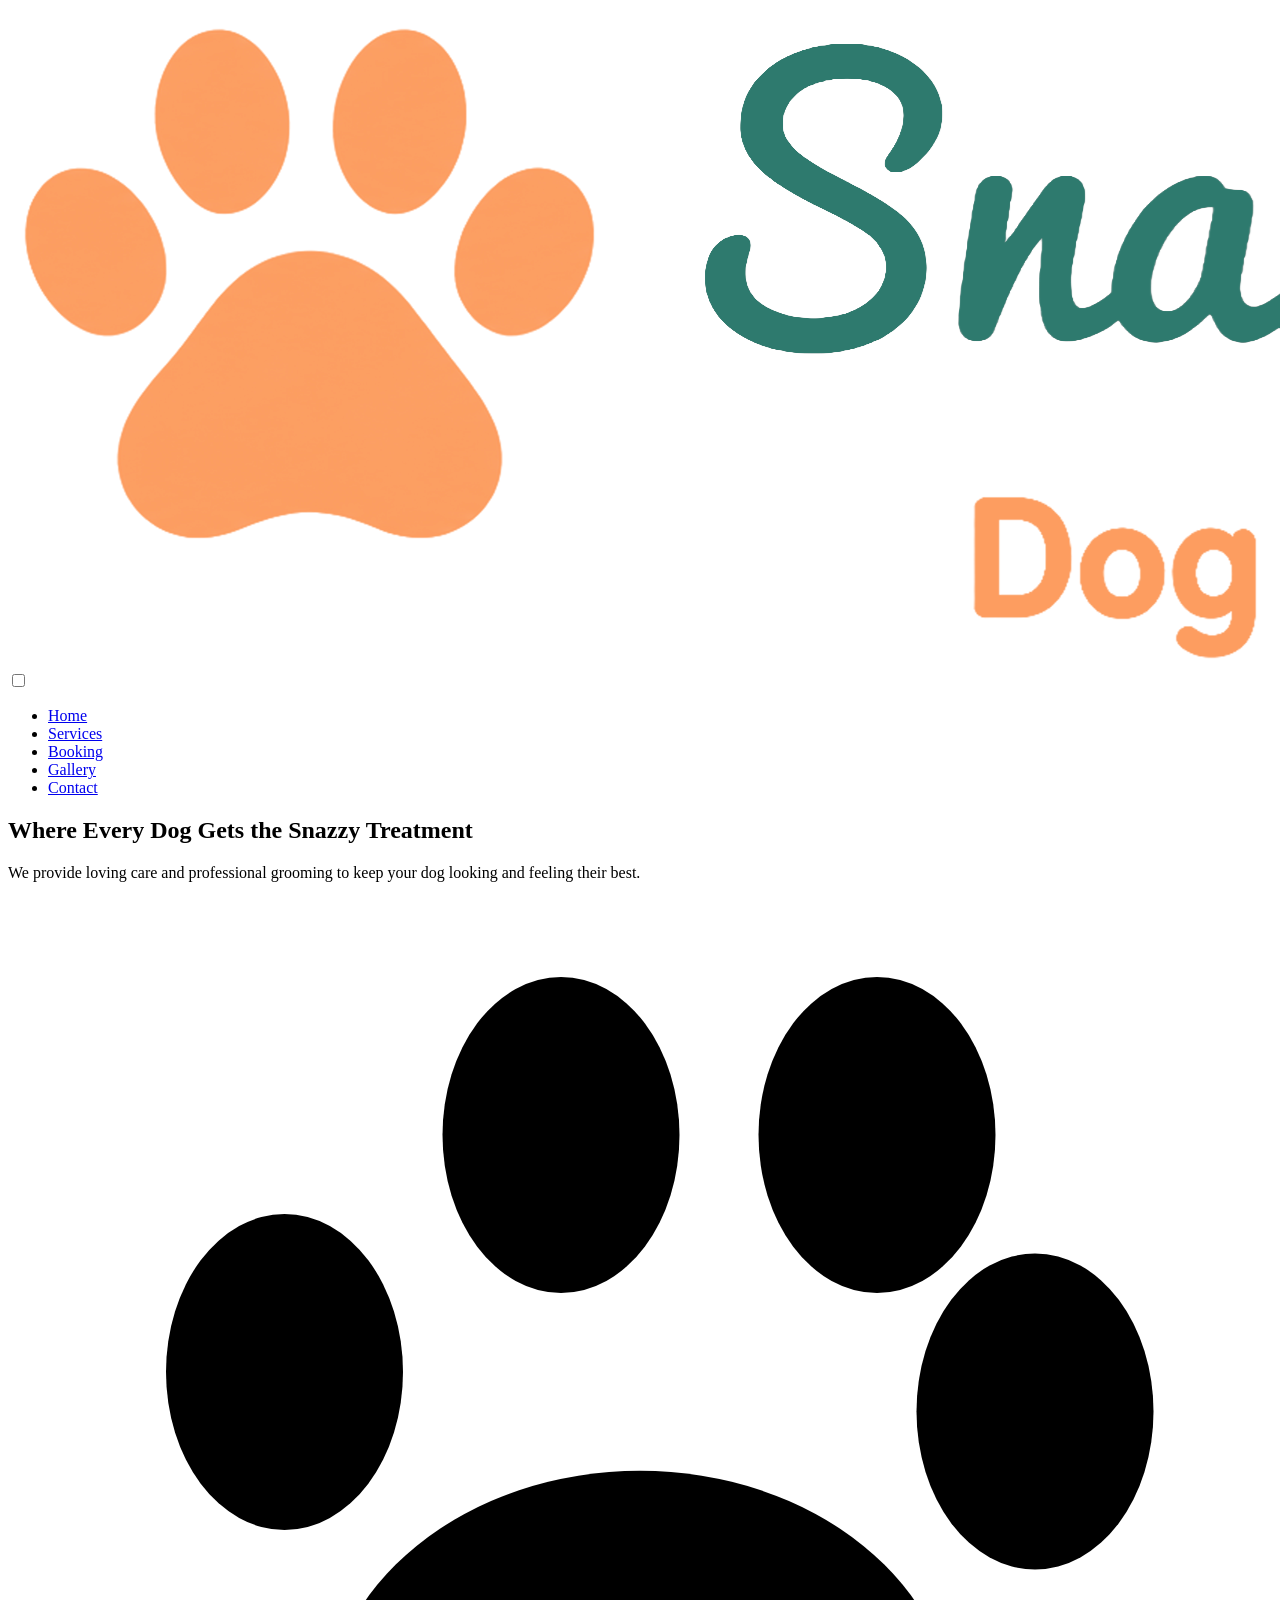
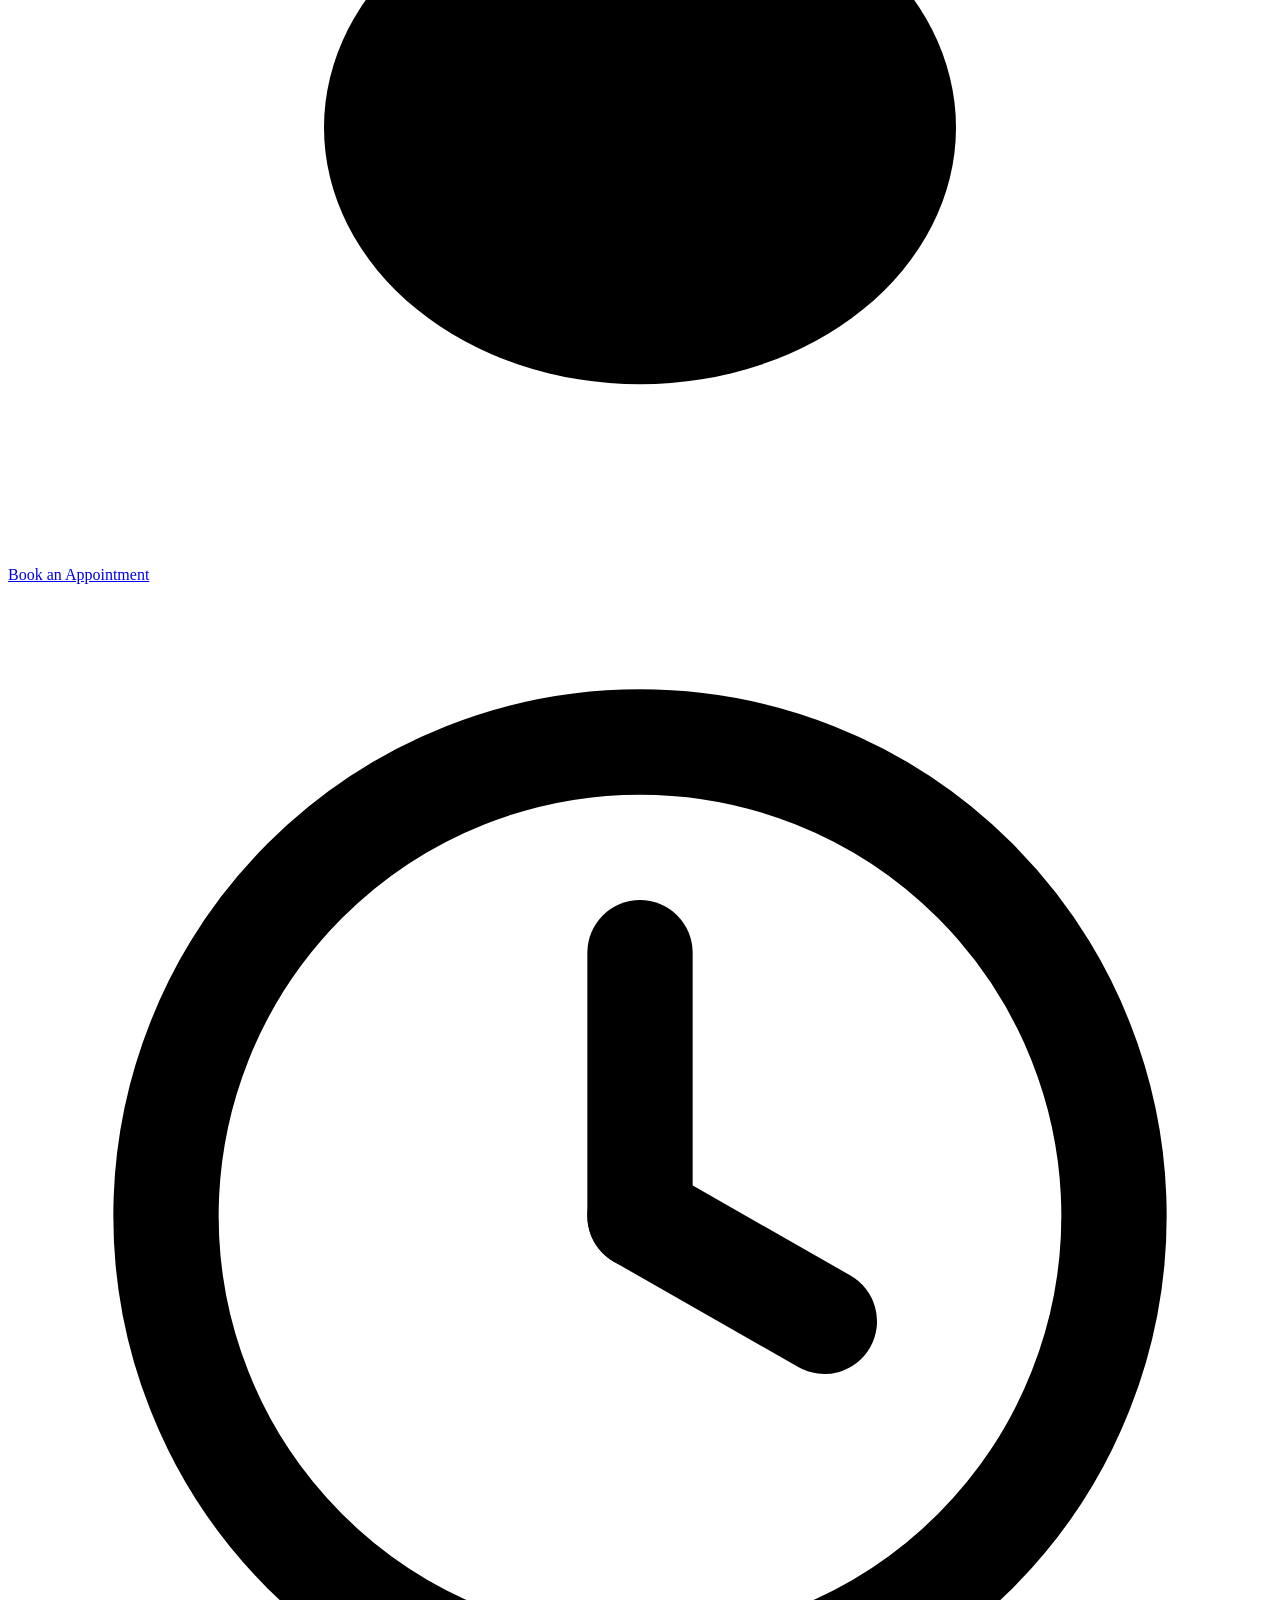
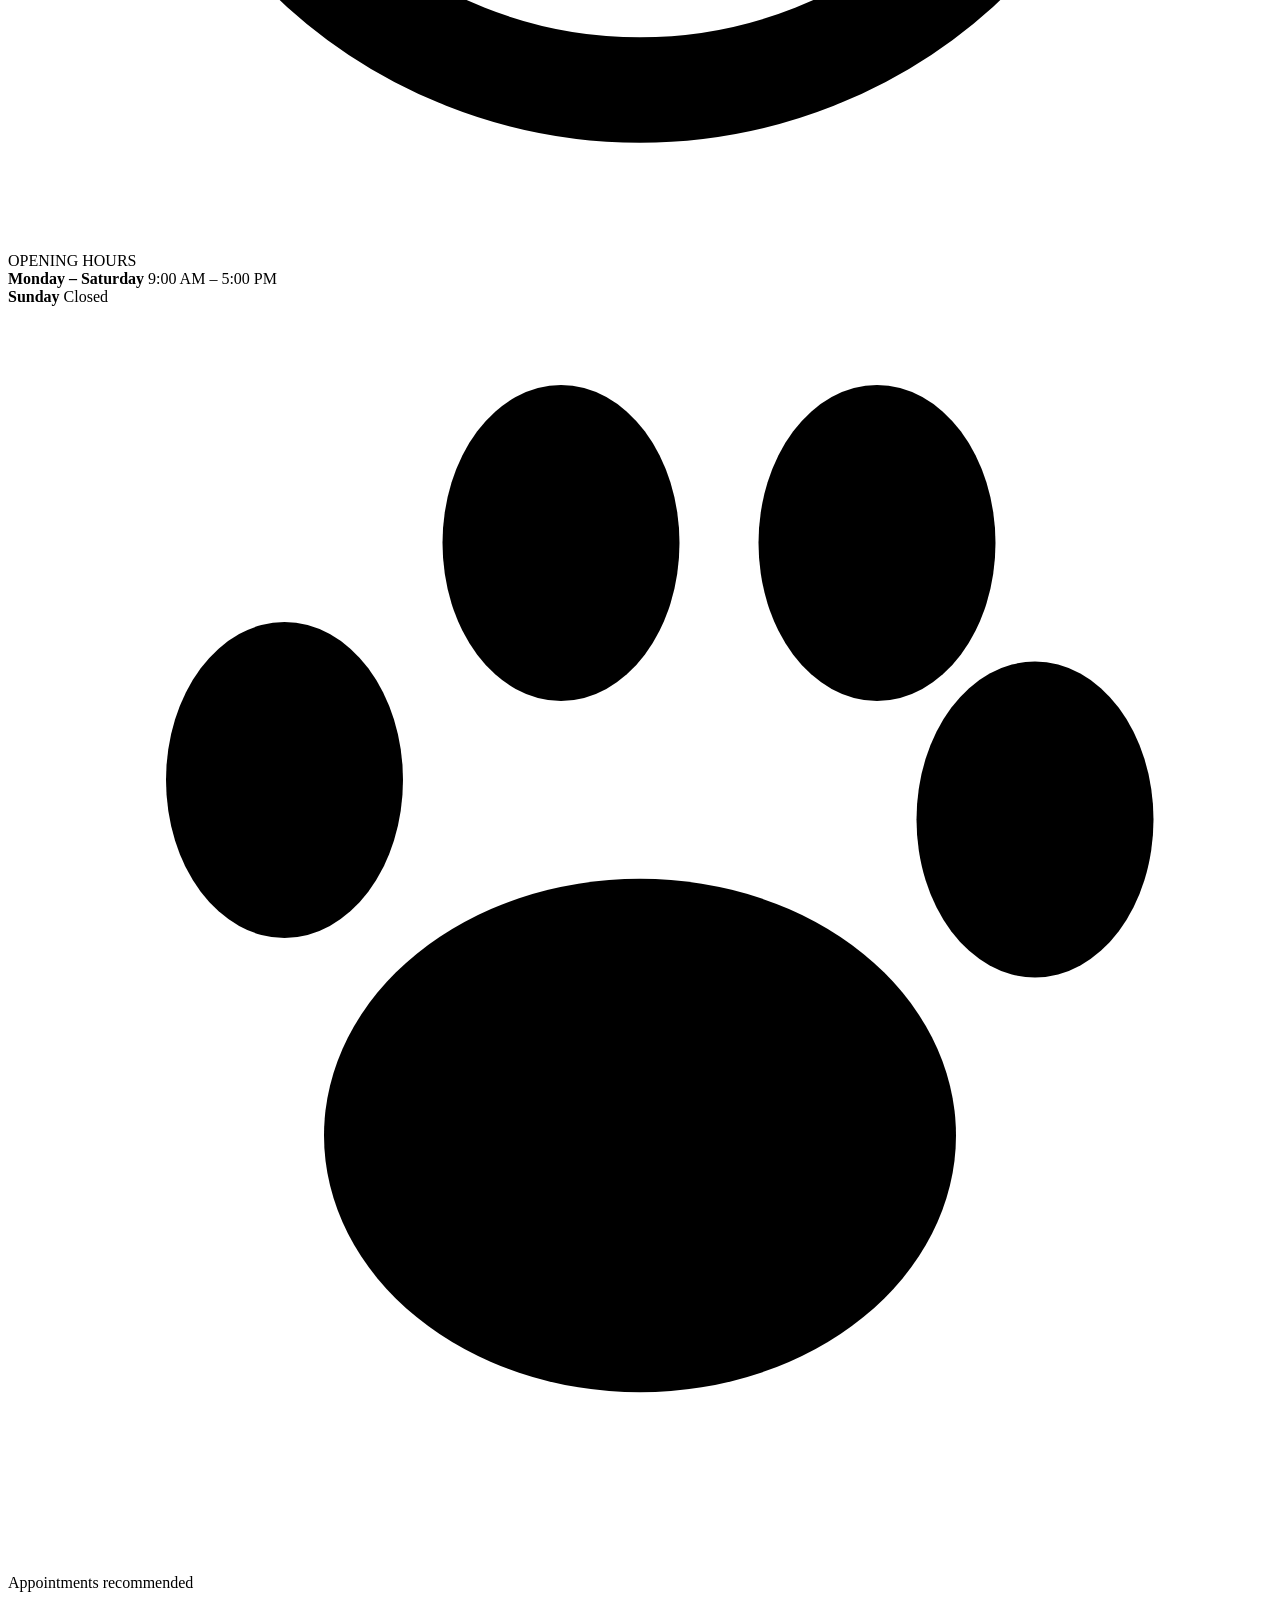
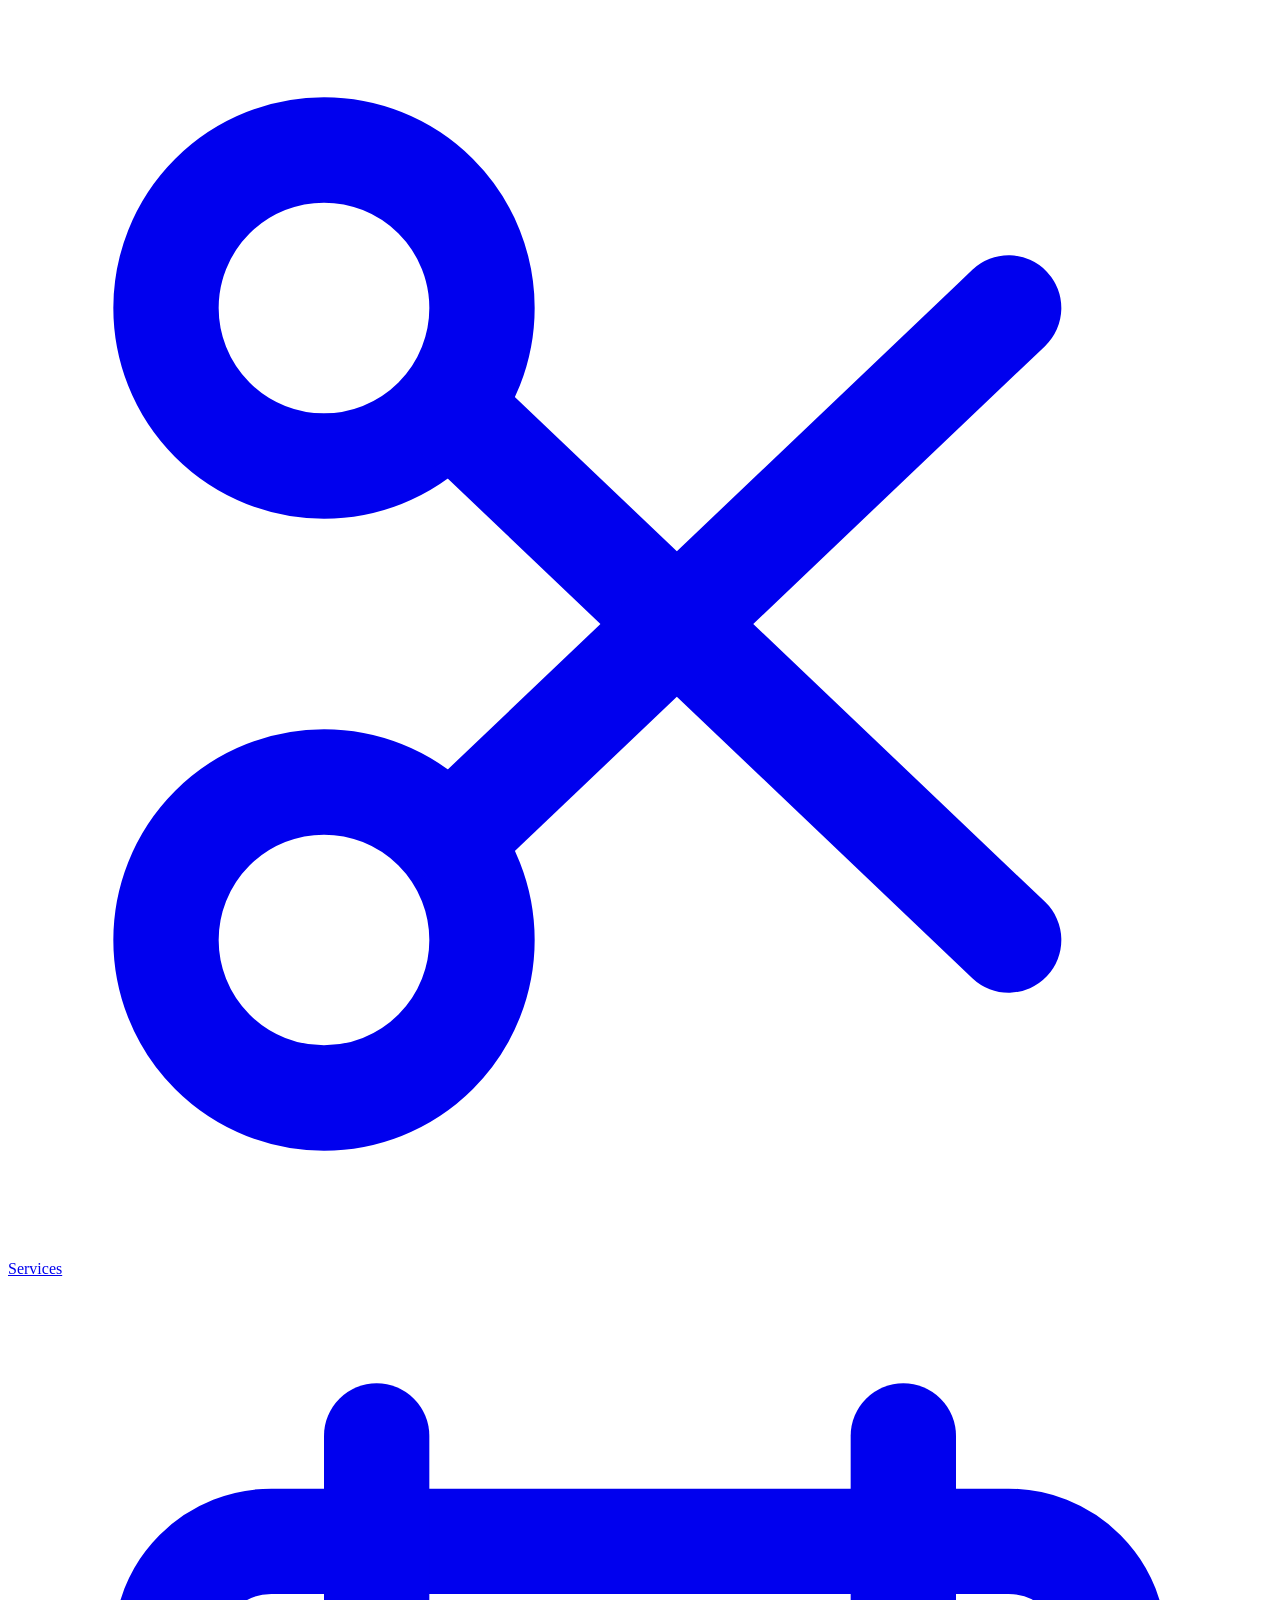
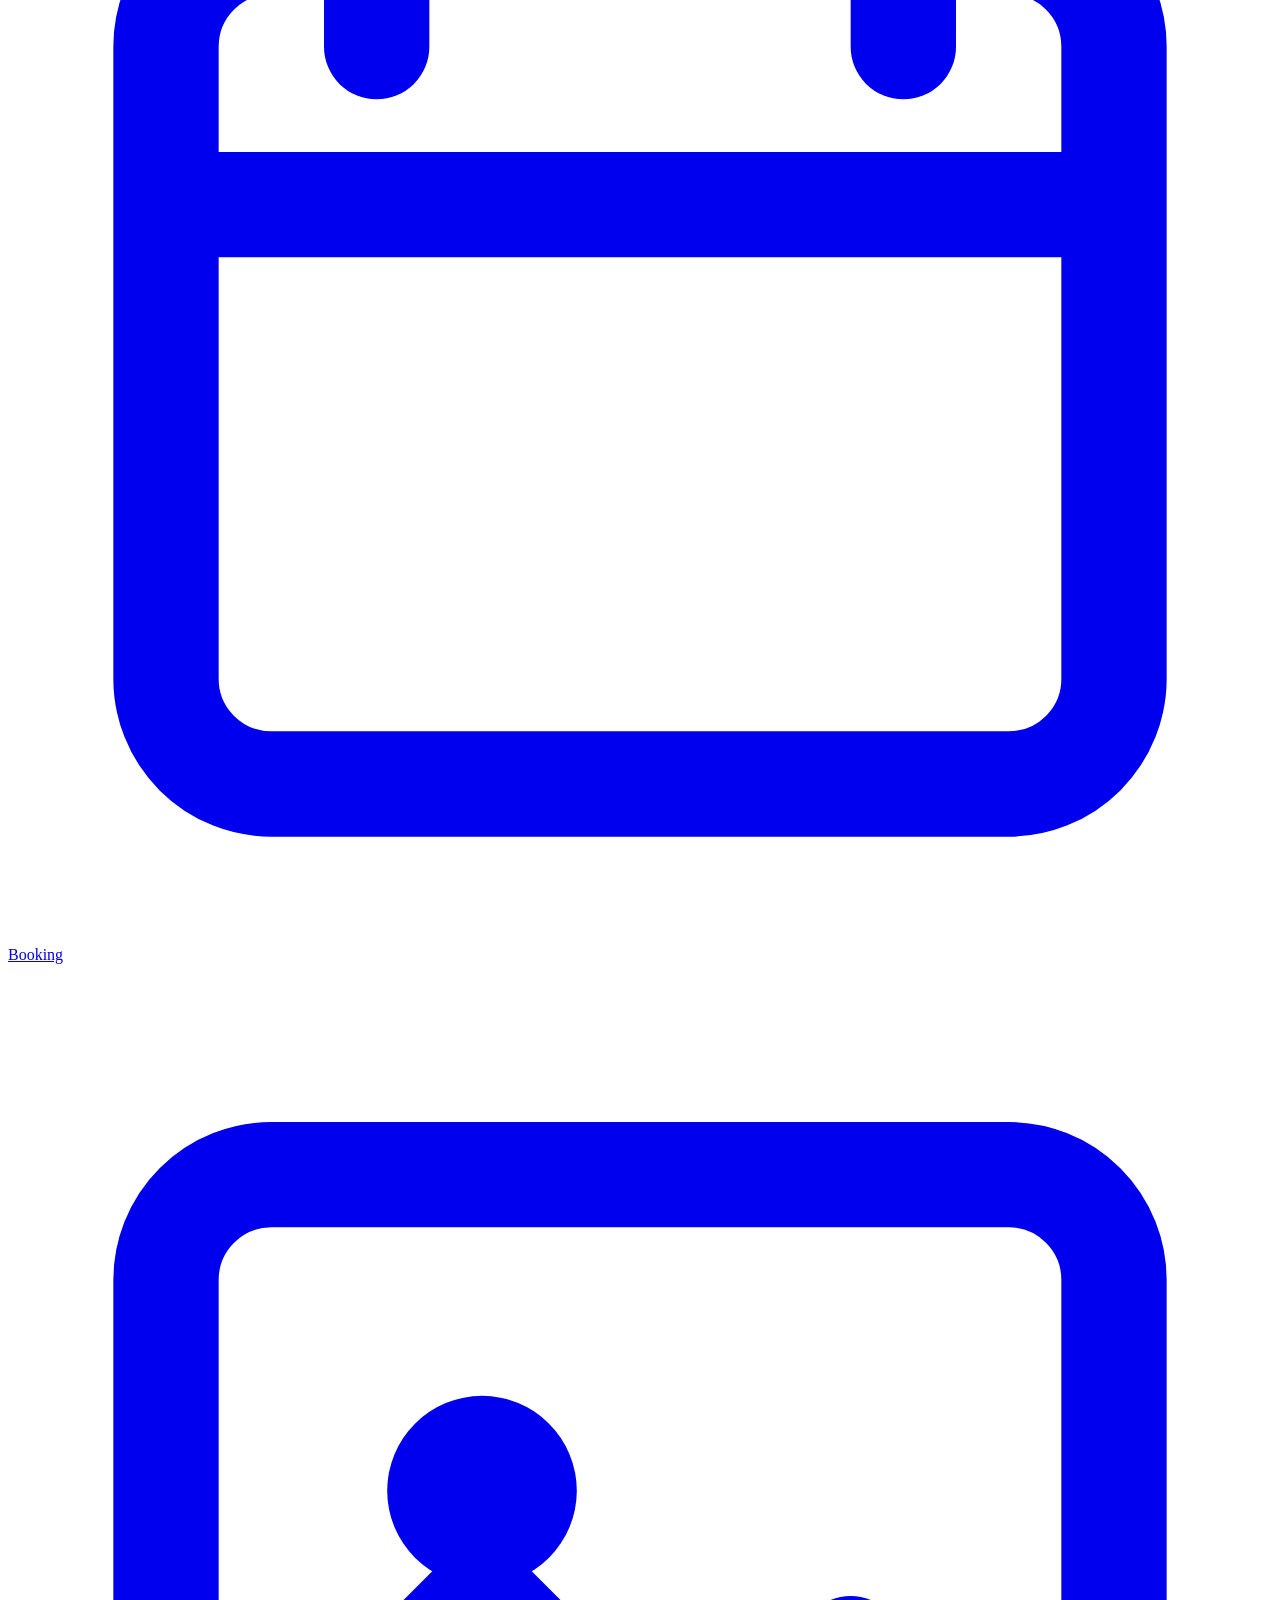
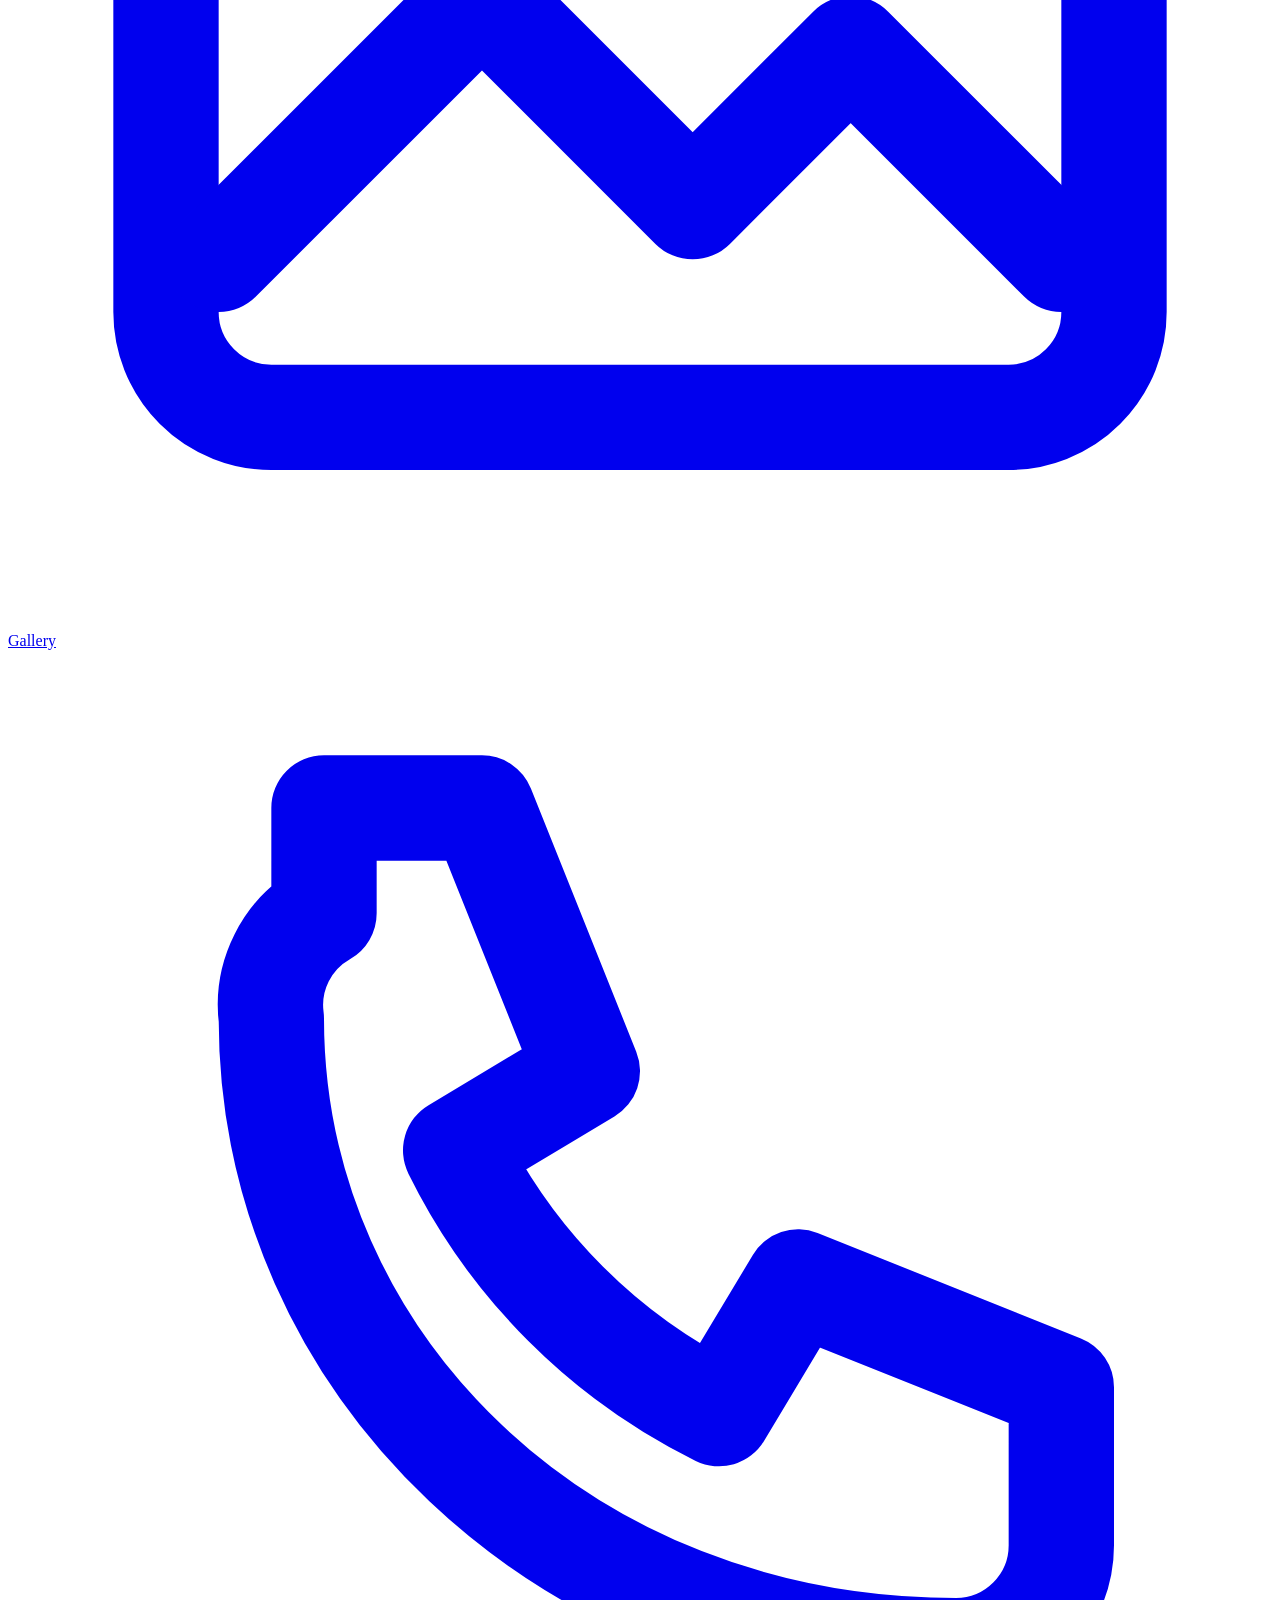
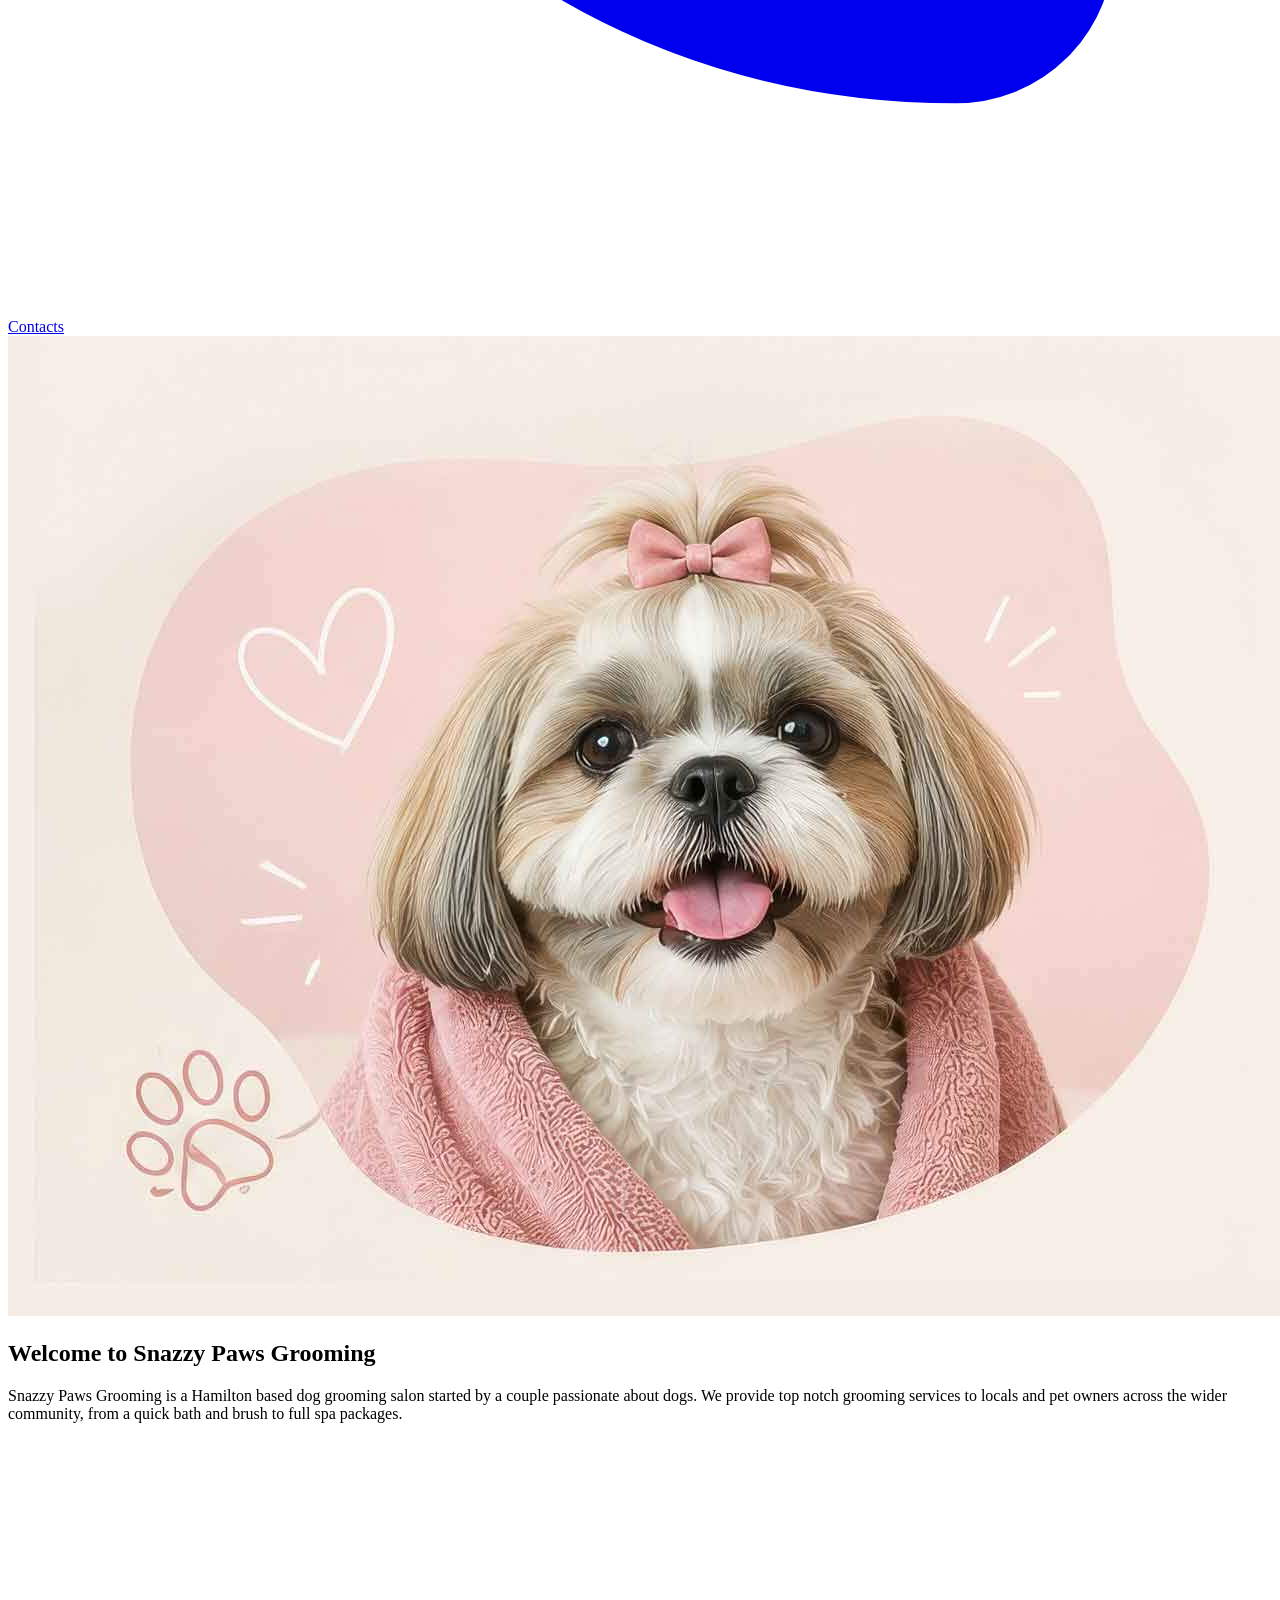
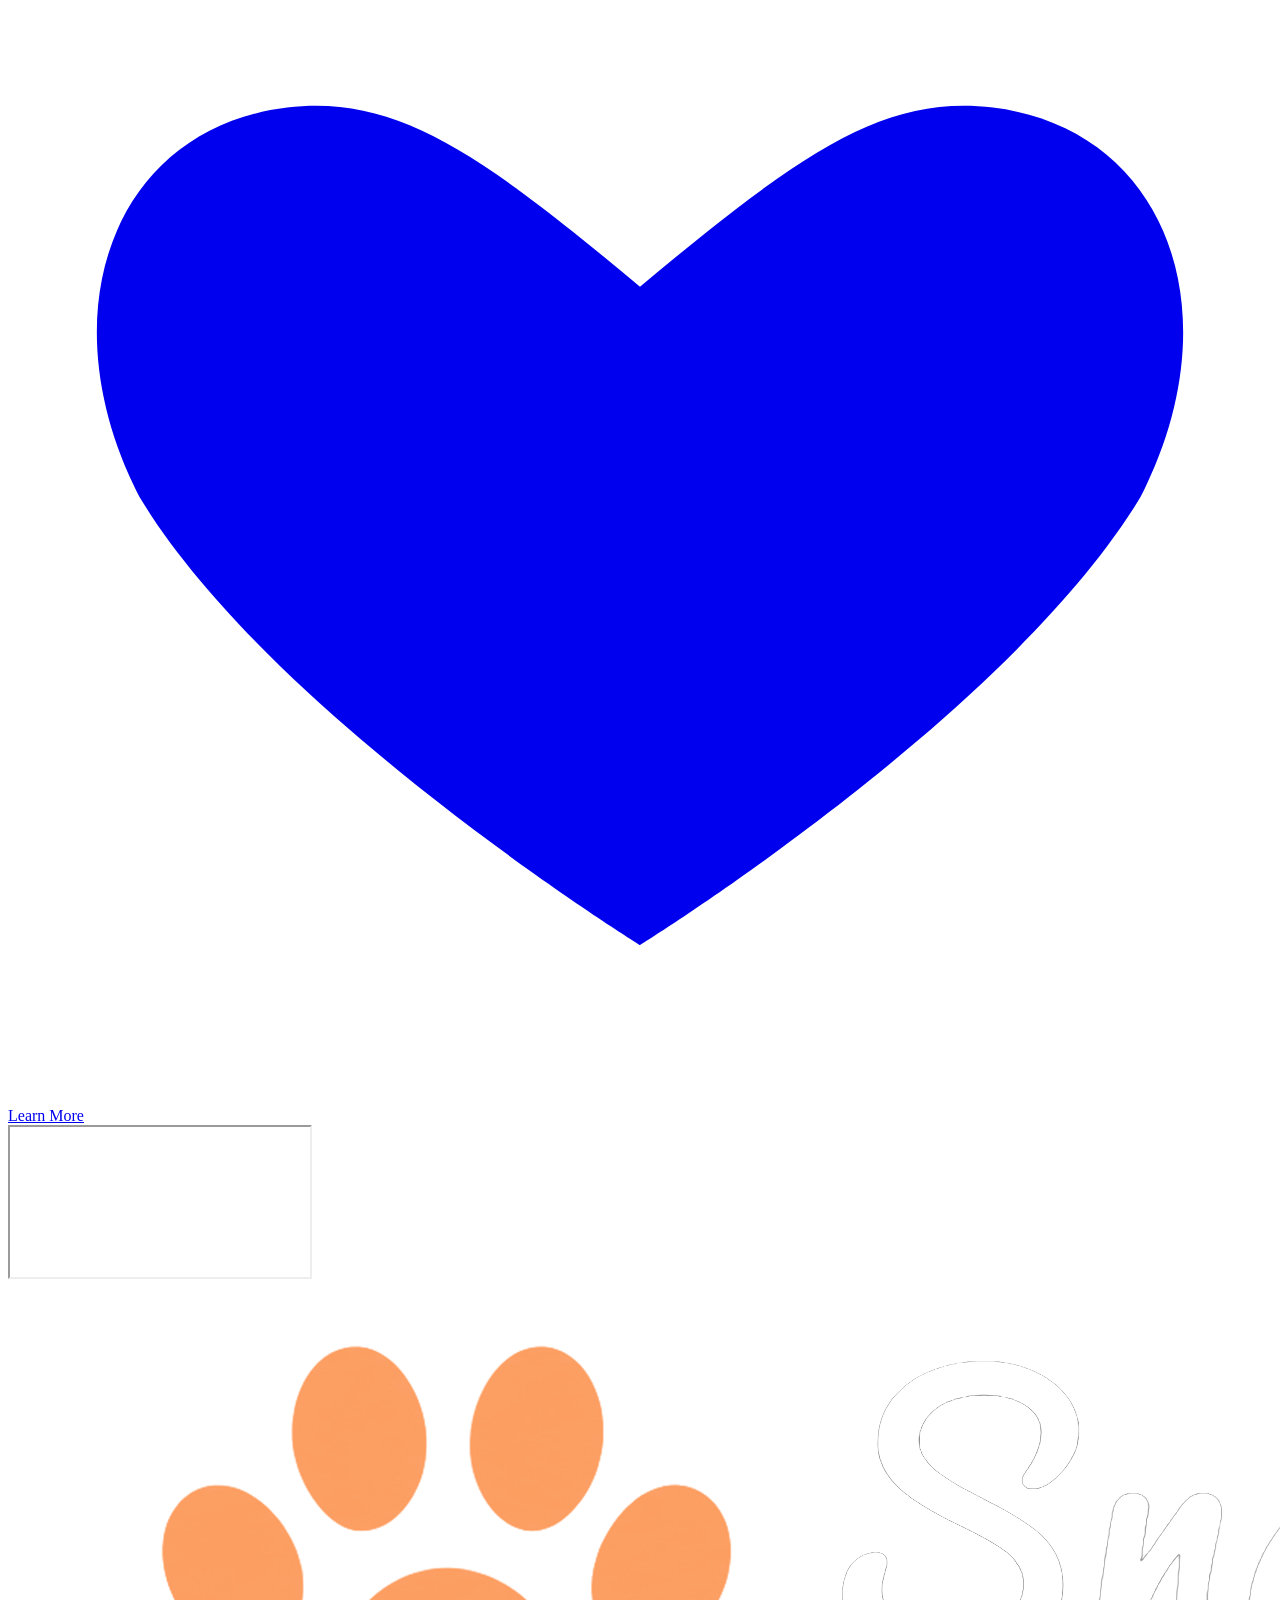
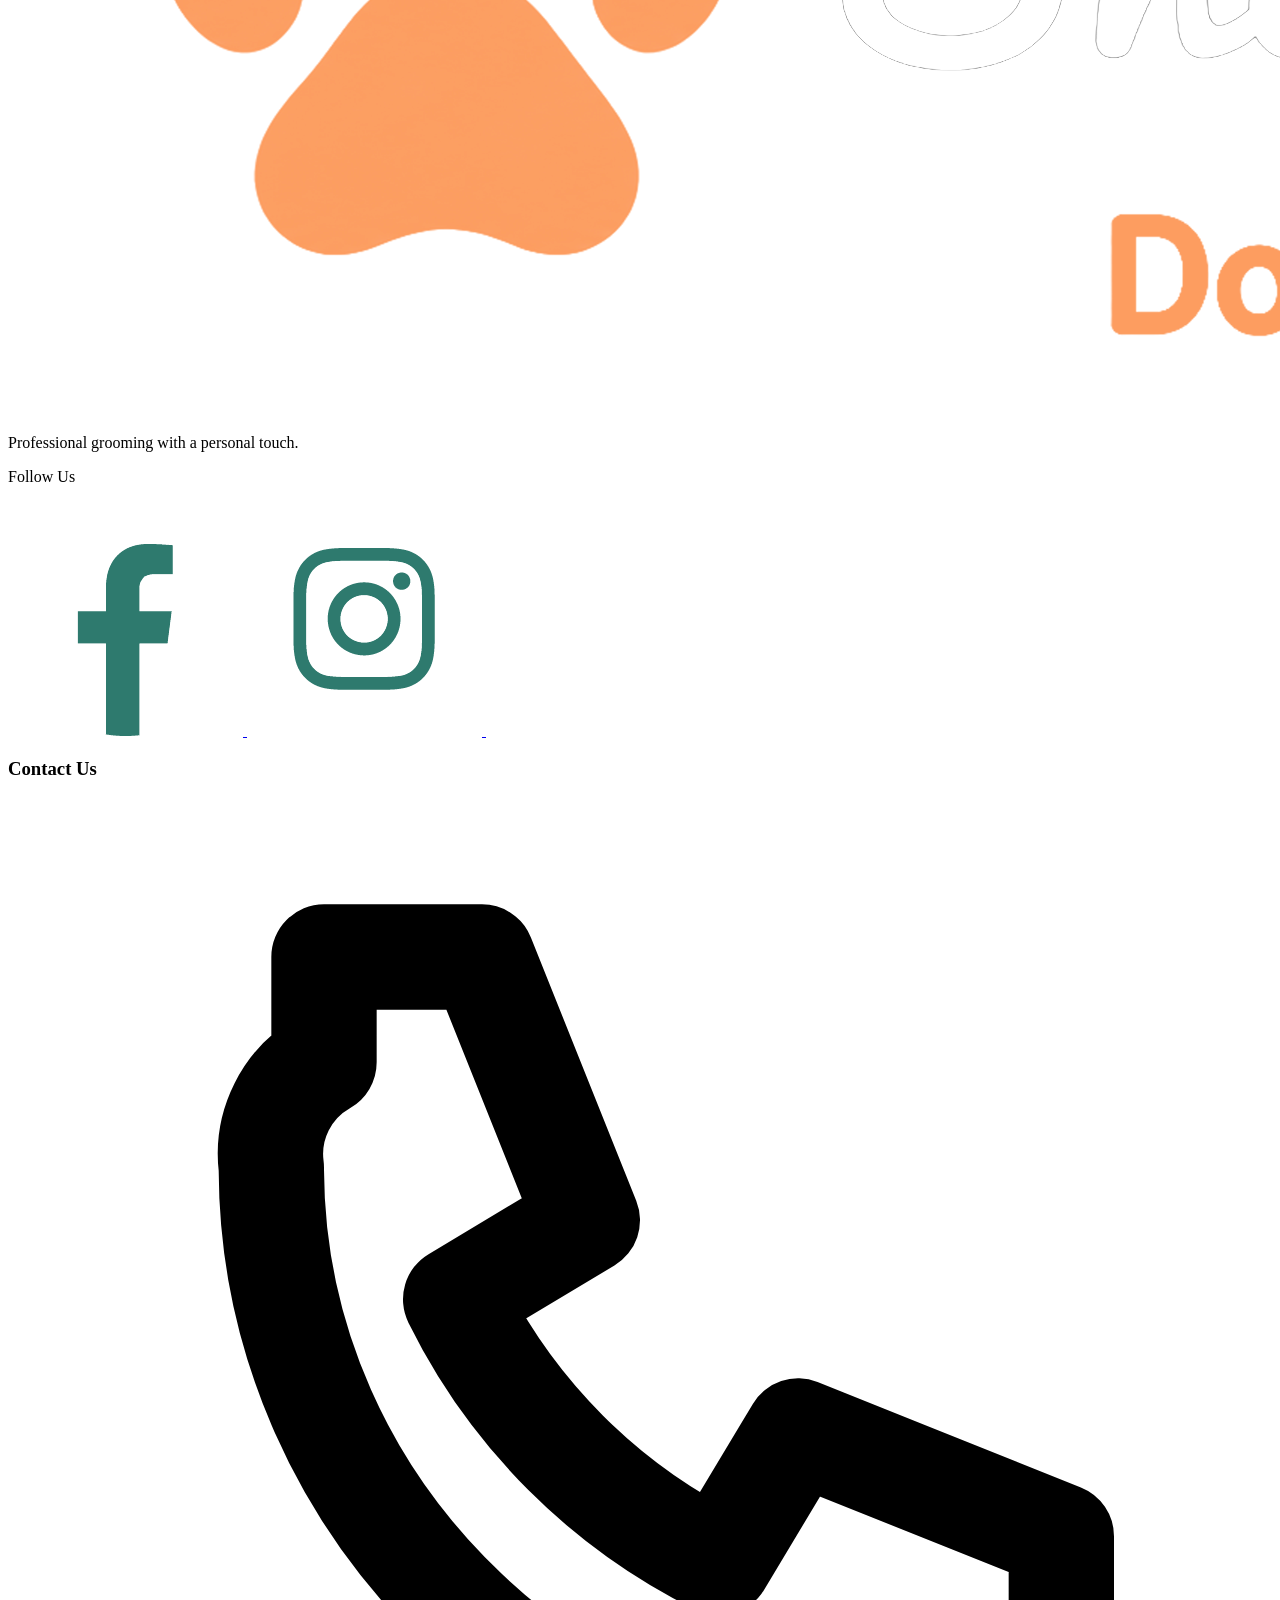
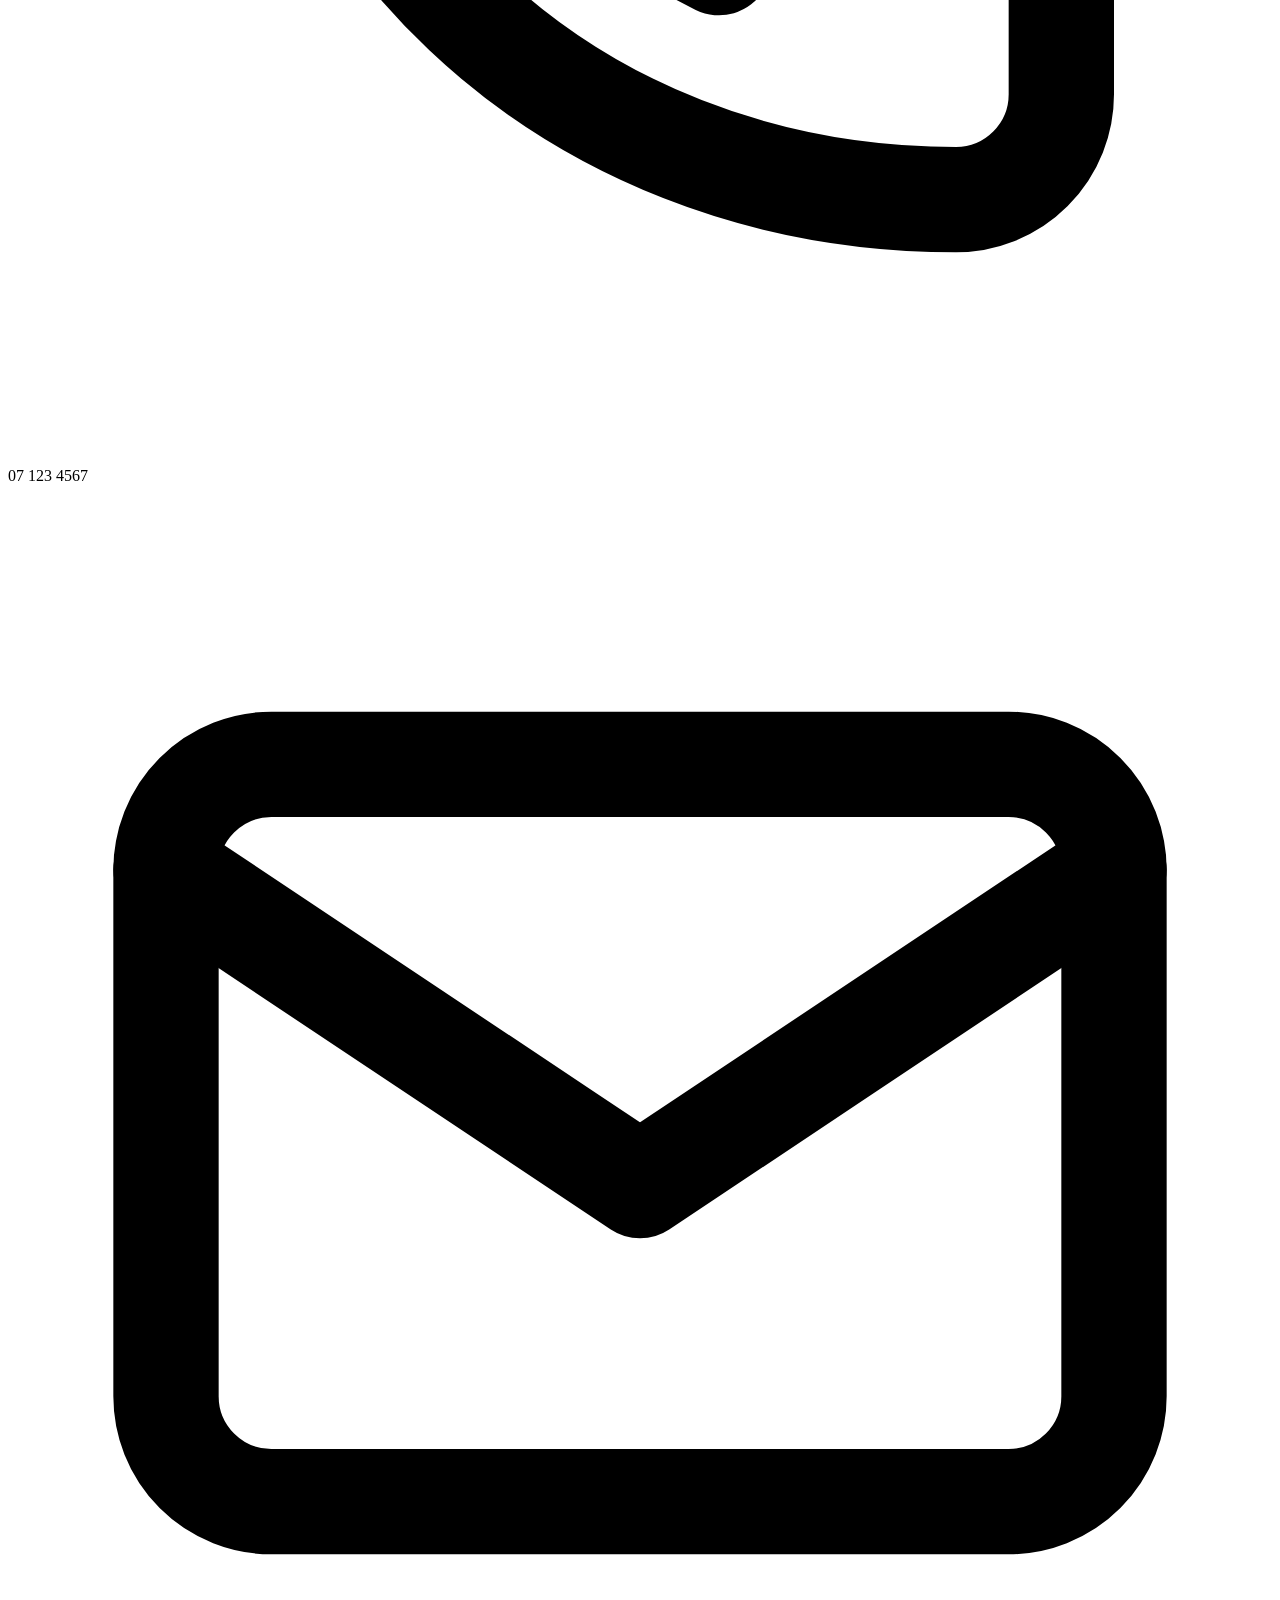
==== index.html @ 0b5192fc "Add files via upload" ====
﻿<!DOCTYPE html>
<html lang="en">
<head>
    <meta charset="UTF-8">
    <meta name="viewport" content="width=device-width, initial-scale=1.0">
    <title>Snazzy Paws Grooming | Home</title>
	<link rel="preconnect" href="https://fonts.googleapis.com">
    <link href="https://fonts.googleapis.com/css2?family=Poppins:wght@400;500;600;700;800&display=swap" rel="stylesheet">
    <link rel="stylesheet" href="css/style.css">
</head>
<body>
	<header>
		<nav>
			<a href="index.html" class="logo">
				<img src="images/logo.png" alt="Snazzy Paws Grooming" class="logo-img">
        </a>

			<input type="checkbox" id="nav-toggle" class="nav-toggle">
				<label for="nav-toggle" class="nav-toggle-label" aria-label="Open menu">
					<span></span>
					<span></span>
					<span></span>
				</label>

				<ul>
					<li>
						<a href="index.html">Home</a>
					</li>
					<li>
						<a href="services.html">Services</a>
					</li>
					<li>
						<a href="booking.html">Booking</a>
					</li>
					<li>
						<a href="gallery.html">Gallery</a>
					</li>
					<li>
						<a href="contact.html">Contact</a>
					</li>
				</ul>
			</nav>
	</header>

        <main>
        <!-- Hero section -->
			<section class="hero hero-compact">
				<div class="hero-content">
        <h1>Where Every Dog Gets the Snazzy Treatment</h1>
        <p>We provide loving care and professional grooming to keep your dog looking and feeling their best.</p>
		<a href="booking.html" class="btn">
			<svg class="btn-icon" viewBox="0 0 64 64" xmlns="http://www.w3.org/2000/svg" aria-hidden="true">
				<ellipse cx="32" cy="42" rx="16" ry="13"/>
				<ellipse cx="14" cy="24" rx="6" ry="8"/>
				<ellipse cx="28" cy="12" rx="6" ry="8"/>
				<ellipse cx="44" cy="12" rx="6" ry="8"/>
				<ellipse cx="52" cy="26" rx="6" ry="8"/>
			</svg>
			Book an Appointment
		</a>
	</div>
</section>

        <!-- Opening hours strip -->
       <section class="hours-strip">
    <div class="hours-inner">
        <div class="hours-label">
            <svg class="hours-icon" viewBox="0 0 24 24" xmlns="http://www.w3.org/2000/svg" aria-hidden="true">
                <circle cx="12" cy="12" r="9" fill="none" stroke="currentColor" stroke-width="2"/>
                <line x1="12" y1="12" x2="12" y2="7" stroke="currentColor" stroke-width="2" stroke-linecap="round"/>
                <line x1="12" y1="12" x2="15.5" y2="14" stroke="currentColor" stroke-width="2" stroke-linecap="round"/>
            </svg>
            <span>OPENING HOURS</span>
        </div>
        <div class="hours-day">
            <strong>Monday – Saturday</strong>
            <span>9:00 AM – 5:00 PM</span>
        </div>
        <div class="hours-day">
            <strong>Sunday</strong>
            <span>Closed</span>
        </div>
        <div class="hours-note">
            <svg class="hours-icon small" viewBox="0 0 64 64" xmlns="http://www.w3.org/2000/svg" aria-hidden="true">
                <ellipse cx="32" cy="42" rx="16" ry="13"/>
                <ellipse cx="14" cy="24" rx="6" ry="8"/>
                <ellipse cx="28" cy="12" rx="6" ry="8"/>
                <ellipse cx="44" cy="12" rx="6" ry="8"/>
                <ellipse cx="52" cy="26" rx="6" ry="8"/>
            </svg>
            <span>Appointments recommended</span>
        </div>
    </div>
</section>
        <!-- Quick links -->
        <section class="quick-links">
    <a href="services.html" class="quick-link-card">
        <span class="qlc-icon">
            <svg viewBox="0 0 24 24" xmlns="http://www.w3.org/2000/svg" aria-hidden="true">
                <circle cx="6" cy="6" r="3" fill="none" stroke="currentColor" stroke-width="2"/>
                <circle cx="6" cy="18" r="3" fill="none" stroke="currentColor" stroke-width="2"/>
                <line x1="8.5" y1="8" x2="19" y2="18" stroke="currentColor" stroke-width="2" stroke-linecap="round"/>
                <line x1="8.5" y1="16" x2="19" y2="6" stroke="currentColor" stroke-width="2" stroke-linecap="round"/>
            </svg>
        </span>
        Services
    </a>
    <a href="booking.html" class="quick-link-card">
        <span class="qlc-icon">
            <svg viewBox="0 0 24 24" xmlns="http://www.w3.org/2000/svg" aria-hidden="true">
                <rect x="3" y="5" width="18" height="16" rx="2" fill="none" stroke="currentColor" stroke-width="2"/>
                <line x1="3" y1="10" x2="21" y2="10" stroke="currentColor" stroke-width="2"/>
                <line x1="7" y1="3" x2="7" y2="7" stroke="currentColor" stroke-width="2" stroke-linecap="round"/>
                <line x1="17" y1="3" x2="17" y2="7" stroke="currentColor" stroke-width="2" stroke-linecap="round"/>
            </svg>
        </span>
        Booking
    </a>
    <a href="gallery.html" class="quick-link-card">
        <span class="qlc-icon">
            <svg viewBox="0 0 24 24" xmlns="http://www.w3.org/2000/svg" aria-hidden="true">
                <rect x="3" y="4" width="18" height="16" rx="2" fill="none" stroke="currentColor" stroke-width="2"/>
                <circle cx="9" cy="10" r="1.8" fill="currentColor"/>
                <path d="M4 17l5-5 4 4 3-3 4 4" fill="none" stroke="currentColor" stroke-width="2" stroke-linecap="round" stroke-linejoin="round"/>
            </svg>
        </span>
        Gallery
    </a>
    <a href="contact.html" class="quick-link-card">
        <span class="qlc-icon">
            <svg viewBox="0 0 24 24" xmlns="http://www.w3.org/2000/svg" aria-hidden="true">
                <path d="M6 3h3l2 5-2.5 1.5a11 11 0 0 0 5 5L15 12l5 2v3a2 2 0 0 1-2 2C10.5 19 5 13.5 5 7a2 2 0 0 1 1-2z" fill="none" stroke="currentColor" stroke-width="2" stroke-linejoin="round"/>
            </svg>
        </span>
        Contacts
    </a>
</section>

        <!-- Introduction -->
        <section class="intro">
           <img src="images/Intro.jpg" alt="Happy freshly groomed dog at Snazzy Paws Grooming" class="introimg">
            <div class="intro-text">
                <h2>Welcome to Snazzy Paws Grooming</h2>
                <p>
                    Snazzy Paws Grooming is a Hamilton based dog grooming salon started by a couple
                    passionate about dogs. We provide top notch grooming services to locals and pet
                    owners across the wider community, from a quick bath and brush to full spa packages.
                </p>
			<a href="gallery.html" class="btn">
        <svg class="btn-icon" viewBox="0 0 24 24" xmlns="http://www.w3.org/2000/svg" aria-hidden="true">
            <path d="M12 21s-7-4.35-9.5-8.5C.7 9 2 5.5 5.3 5.1 7.4 4.85 9 6 12 8.5 15 6 16.6 4.85 18.7 5.1 22 5.5 23.3 9 21.5 12.5 19 16.65 12 21 12 21z" fill="currentColor"/>
        </svg>
        Learn More
    </a>
            </div>
        </section>
			<!-- Map (mobile only) -->
			<section class="mobile-map">
				<div class="mobile-map-embed">
					<iframe
						src="https://maps.google.com/maps?q=224%20Victoria%20Street%2C%20Hamilton%2C%20New%20Zealand&t=&z=14&ie=UTF8&iwloc=&output=embed"
						loading="lazy"
						title="Snazzy Paws Grooming location map"
						allowfullscreen="">
					</iframe>
				</div>
			</section>
    </main>

       <footer>
    <div class="footer-inner">
        <div class="footer-brand">
			<img src="images/logo1.png" alt="Snazzy Paws Grooming" class="footer-logo-img">
            <p>Professional grooming with a personal touch.</p>
				<div class="social-links-wrapper">
					<p class="follow-label">Follow Us</p>
					<div class="social-links">
						 <a href="#" aria-label="Facebook">
        <img src="images/FB.png" alt="">
			
	</a>
    <a href="#" aria-label="Instagram">
        <img src="images/Insta.png" alt="">
    </a>
    <a href="#" aria-label="TikTok">
        <img src="images/TikTok.png" alt="">
    </a>
						
					</div>
				</div>
        </div>

		<div class="footer-contact">
			<h3>Contact Us</h3>
			<p class="footer-contact-item">
				<svg class="footer-icon" viewBox="0 0 24 24" xmlns="http://www.w3.org/2000/svg" aria-hidden="true">
					<path d="M6 3h3l2 5-2.5 1.5a11 11 0 0 0 5 5L15 12l5 2v3a2 2 0 0 1-2 2C10.5 19 5 13.5 5 7a2 2 0 0 1 1-2z" fill="none" stroke="currentColor" stroke-width="2" stroke-linejoin="round"/>
				</svg>
				07 123 4567
			</p>
			<p class="footer-contact-item">
				<svg class="footer-icon" viewBox="0 0 24 24" xmlns="http://www.w3.org/2000/svg" aria-hidden="true">
					<rect x="3" y="5" width="18" height="14" rx="2" fill="none" stroke="currentColor" stroke-width="2"/>
					<path d="M3 7l9 6 9-6" fill="none" stroke="currentColor" stroke-width="2" stroke-linecap="round" stroke-linejoin="round"/>
				</svg>
				info@snazzypawsgrooming.co.nz
			</p>
			<p class="footer-contact-item">
				<svg class="footer-icon" viewBox="0 0 24 24" xmlns="http://www.w3.org/2000/svg" aria-hidden="true">
					<path d="M12 21s-6.5-5.6-6.5-11A6.5 6.5 0 0 1 12 3.5 6.5 6.5 0 0 1 18.5 10c0 5.4-6.5 11-6.5 11z" fill="none" stroke="currentColor" stroke-width="2" stroke-linejoin="round"/>
					<circle cx="12" cy="10" r="2.2" fill="none" stroke="currentColor" stroke-width="2"/>
				</svg>
				224 Victoria Street, Hamilton 3204
			</p>
			<h3 class="hours-heading">Opening Hours</h3>
			<p>Monday – Saturday: 9:00 AM – 5:00 PM</p>
			<p>Sunday: Closed</p>
		</div>
		<div class="footer-map">
			<h3>Find Us</h3>
			<iframe
				class="map-embed"
						src="https://maps.google.com/maps?q=224%20Victoria%20Street%2C%20Hamilton%2C%20New%20Zealand&t=&z=13&ie=UTF8&iwloc=&output=embed"
				loading="lazy"
				title="Snazzy Paws Grooming location map"
				allowfullscreen="">
			</iframe>
		</div>
    </div>
		   <div class="footer-divider"></div>
    <p class="copyright">&copy; 2026 Snazzy Paws Grooming. All rights reserved.</p>
</footer>

</body>
</html>
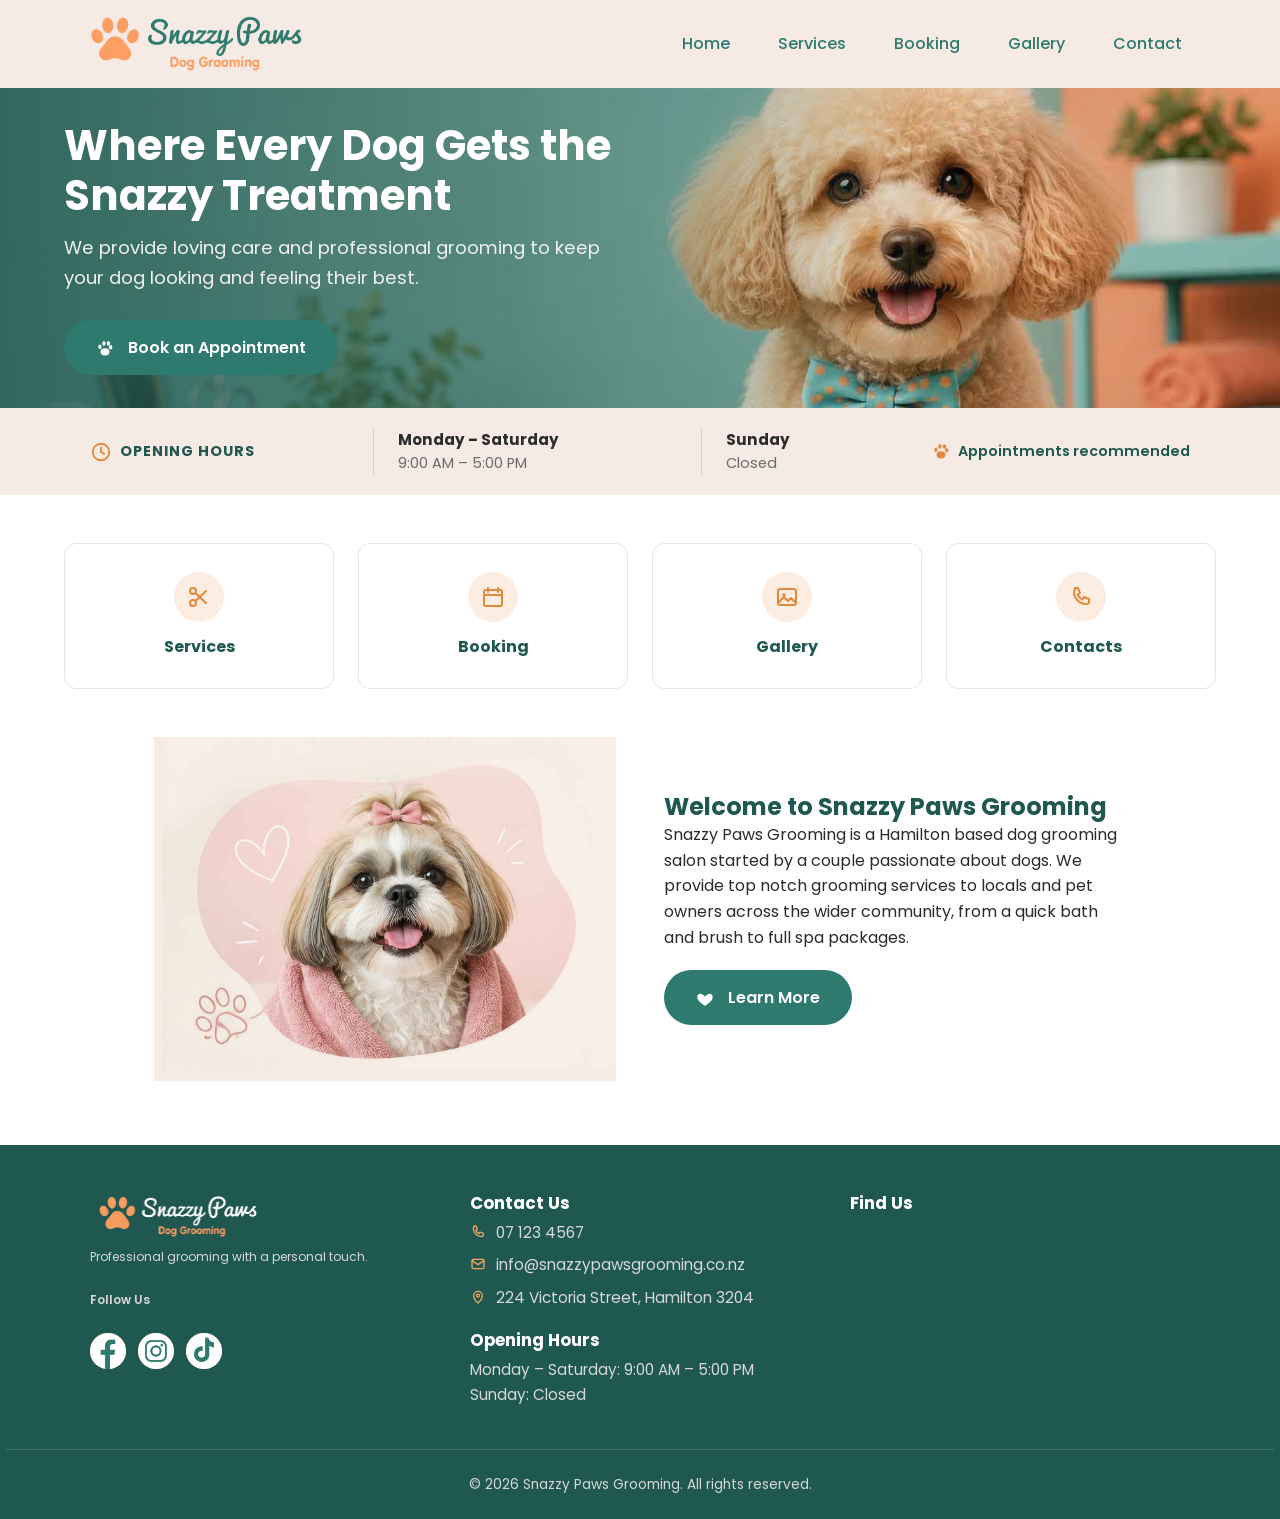
==== commit 48e58722: "Updated style.min.css to index.html" ====
--- a/index.html
+++ b/index.html
@@ -6,7 +6,7 @@
     <title>Snazzy Paws Grooming | Home</title>
 	<link rel="preconnect" href="https://fonts.googleapis.com">
     <link href="https://fonts.googleapis.com/css2?family=Poppins:wght@400;500;600;700;800&display=swap" rel="stylesheet">
-    <link rel="stylesheet" href="css/style.css">
+    <link rel="stylesheet" href="css/style.min.css">
 </head>
 <body>
 	<header>
@@ -232,4 +232,4 @@
 </footer>
 
 </body>
-</html>+</html>
--- a/css/style.min.css
+++ b/css/style.min.css
@@ -0,0 +1 @@
+:root{--color-primary:#2f7a6e;--color-primary-dark:#1f5850;--color-accent:#f4a261;--color-accent-dark:#e08a3e;--color-bg:#ffffff;--color-bg-alt:#f7f5f1;--color-text:#2b2b2b;--color-text-light:#6b6b6b;--color-accent-light:#fdece0;--font-main:'Poppins',Arial,sans-serif;--max-width:1100px}*{margin:0;padding:0;box-sizing:border-box}body{font-family:var(--font-main);color:var(--color-text);line-height:1.6;background-color:var(--color-bg)}a{text-decoration:none;color:inherit}ul{list-style:none}img{max-width:100%;display:block}h1,h2,h3{color:var(--color-primary-dark);line-height:1.2}.btn{display:inline-flex;align-items:center;gap:0.9rem;background-color:var(--color-primary);color:#ffffff;padding:0.9rem 2rem;border-radius:30px;font-weight:600;transition:background-color 0.2s ease}.btn-icon{width:18px;height:18px;fill:#ffffff;flex-shrink:0;position:relative;top:2px}.btn:hover,.btn:focus{background-color:var(--color-primary-dark)}.img-placeholder{background-color:#e2e2e2;border:1px dashed #aaaaaa;min-height:250px;border-radius:8px}header{background-color:#f5eae4;padding:1rem 5%;border-bottom:1px solid #eee}header nav{max-width:var(--max-width);margin:0 auto;display:flex;align-items:center;justify-content:space-between;flex-wrap:wrap}header nav ul{display:flex;gap:2rem}header nav ul a{color:var(--color-primary);font-weight:500;padding:0.5rem;transition:color 0.2s ease}header nav ul a:hover,header nav ul a:focus{color:var(--color-accent)}.logo{display:flex;align-items:center}.logo-img{height:55px;width:auto}.hero{position:relative;background-image:linear-gradient(to right,rgba(31,88,80,0.85) 0%,rgba(31,88,80,0.5) 40%,rgba(31,88,80,0.05) 75%),url("../images/hero-dog.jpg");background-size:cover;background-position:center 25%;min-height:500px;display:flex;align-items:center}.hero-content{max-width:700px;padding:2rem 5%}.hero-content h1{color:#ffffff;font-size:2.6rem;margin-bottom:0.75rem}.hero-content p{color:#f0f0f0;font-size:1.15rem;margin-bottom:1.75rem}.hero-compact{min-height:320px}.hours-strip{background-color:#f5eae4;padding:1.25rem 5%}.hours-inner{max-width:var(--max-width);margin:0 auto;display:flex;align-items:center;justify-content:space-between;flex-wrap:wrap;gap:1.5rem}.hours-label{display:flex;align-items:center;gap:0.5rem;font-weight:700;color:var(--color-primary-dark);letter-spacing:1px;font-size:0.9rem}.hours-icon{width:22px;height:22px;color:var(--color-accent-dark)}.hours-icon.small{width:18px;height:18px;fill:var(--color-accent-dark)}.hours-day{display:flex;flex-direction:column;padding:0 1.5rem;border-left:1px solid rgba(0,0,0,0.1)}.hours-day strong{font-size:0.95rem;color:var(--color-text)}.hours-day span{font-size:0.9rem;color:var(--color-text-light)}.hours-note{display:flex;align-items:center;gap:0.5rem;font-weight:600;color:var(--color-primary-dark);font-size:0.9rem}.quick-links{max-width:1400px;margin:3rem auto;padding:0 5%;display:grid;grid-template-columns:repeat(4,1fr);gap:1.5rem}.quick-link-card{display:flex;flex-direction:column;align-items:center;gap:0.75rem;text-align:center;padding:1.75rem 1rem;border:1px solid #e5e5e5;border-radius:12px;font-weight:700;color:var(--color-primary-dark);transition:box-shadow 0.2s ease,transform 0.2s ease}.quick-link-card:hover,.quick-link-card:focus{box-shadow:0 6px 16px rgba(0,0,0,0.08);transform:translateY(-3px)}.qlc-icon{display:flex;align-items:center;justify-content:center;width:50px;height:50px;border-radius:50%;background-color:var(--color-accent-light);color:var(--color-accent-dark)}.qlc-icon svg{width:24px;height:24px}.intro{max-width:var(--max-width);margin:2rem auto 4rem;padding:0 5%;display:grid;grid-template-columns:1fr 1fr;gap:3rem;align-items:center}.intro-text h1{font-size:1.8rem;margin-bottom:1.25rem}.intro-text p{margin-bottom:1.25rem}footer{background-color:var(--color-primary-dark);color:#f0f0f0;padding:3rem 5% 1.5rem}.footer-inner{max-width:var(--max-width);margin:0 auto;display:grid;grid-template-columns:1fr 1fr 1fr;gap:2.5rem;align-items:start}.footer-logo-img{width:175px;height:auto;margin-bottom:0.5rem}.footer-brand p{color:#d8d8d8;font-size:0.75rem;margin-bottom:1.5rem}.social-links{display:flex;gap:0.75rem}.social-links a{display:flex;align-items:center;justify-content:center;width:36px;height:36px;border-radius:50%;background-color:var(--color-accent);color:#ffffff;font-size:0.75rem;font-weight:700}.social-links a:hover,.social-links a:focus{background-color:var(--color-accent-dark)}.follow-label{font-size:0.85rem;font-weight:600;color:#ffffff;margin-bottom:0.5rem}.footer-contact-item{display:flex;align-items:flex-start;gap:0.6rem;margin-bottom:0.5rem}.footer-icon{width:16px;height:16px;flex-shrink:0;margin-top:3px;color:var(--color-accent)}footer h3{color:#ffffff;font-size:1.05rem;margin-bottom:0.5rem}.hours-heading{margin-top:1.25rem}footer p{color:#d8d8d8;font-size:0.95rem}.map-placeholder{min-height:160px;background-color:#4a4a4a;border:1px dashed #888}.map-embed{width:100%;height:180px;border:0;border-radius:6px}.footer-divider{border-top:1px solid rgba(255,255,255,0.15);margin:2.5rem -5% 1.5rem}.copyright{text-align:center;font-size:0.85rem;color:#d8d8d8}.page-hero{background-color:var(--color-bg-alt);text-align:center;padding:4rem 5% 3rem}.page-hero h1{font-size:2.3rem;margin-bottom:0.5rem}.page-hero p{color:var(--color-text-light);margin-bottom:1.75rem;font-size:1.05rem}.services-table-section{max-width:var(--max-width);margin:3rem auto;padding:0 5%}.services-table-section h2{text-align:center;font-size:1.8rem;margin-bottom:0.5rem}.services-intro{text-align:center;color:var(--color-text-light);max-width:650px;margin:0 auto 2rem}.services-table{width:100%;border-collapse:collapse;box-shadow:0 4px 14px rgba(0,0,0,0.06);border-radius:12px;overflow:hidden}.services-table th{background-color:var(--color-primary);color:#ffffff;text-align:left;padding:0.9rem 1.2rem;font-weight:600}.services-table td{padding:0.9rem 1.2rem;border-bottom:1px solid #eee}.services-table tbody tr:nth-child(even){background-color:var(--color-bg-alt)}.services-table tbody tr:last-child td{border-bottom:none}.services-note{text-align:center;margin-top:1.5rem;color:var(--color-text-light);font-size:0.95rem}.service-categories{max-width:var(--max-width);margin:3rem auto;padding:0 5%;display:grid;grid-template-columns:repeat(4,1fr);gap:1.5rem}.service-cat-card{display:flex;flex-direction:column;border:1px solid #eee;border-radius:12px;overflow:hidden;background-color:#ffffff}.service-cat-img{min-height:160px;border-radius:0;border:none}.service-cat-card h2{font-size:1.15rem;padding:1.25rem 1.25rem 0}.service-cat-desc{padding:0.5rem 1.25rem 0;color:var(--color-text-light);font-size:0.9rem}.service-cat-card ul{padding:0.5rem 1.25rem 0 2rem;list-style:disc}.service-cat-card li{color:var(--color-text-light);font-size:0.88rem;margin-bottom:0.3rem}.service-cat-price{padding:0.75rem 1.25rem 0;font-weight:600;color:var(--color-primary-dark);font-size:0.9rem}.service-cat-card .btn-small{margin:1rem 1.25rem 1.25rem;align-self:flex-start;padding:0.6rem 1.4rem;font-size:0.9rem}.price-list{max-width:1300px;margin:3rem auto;padding:0 5%;text-align:center}.price-table td,.price-table th{white-space:nowrap}.price-list h2{font-size:1.8rem;margin-bottom:0.5rem}.price-list-grid{display:grid;grid-template-columns:1.3fr 1.3fr 1.3fr;gap:2rem;margin-top:2rem;text-align:left}.price-table-right td:last-child,.price-table-right th:last-child{text-align:right}.price-table{width:100%;border-collapse:collapse}.price-table caption{caption-side:top;font-weight:700;color:var(--color-primary-dark);text-align:left;padding-bottom:0.75rem;font-size:1.05rem}.price-table th{background-color:var(--color-primary);color:#ffffff;text-align:left;padding:0.6rem 1rem;font-weight:600;font-size:0.9rem}.price-table td{padding:0.6rem 1rem;border-bottom:1px solid #eee;font-size:0.9rem}.price-table tbody tr:nth-child(even){background-color:var(--color-bg-alt)}.specialized-treatments{max-width:var(--max-width);margin:3rem auto;padding:2.5rem 5%;border-top:1px solid #eee}.specialized-treatments h2{text-align:center;font-size:1.8rem;margin-bottom:2rem}.treatments-grid{display:grid;grid-template-columns:repeat(3,1fr);gap:2rem}.treatment-card h3{font-size:1.1rem;margin-bottom:0.5rem}.treatment-card p{color:var(--color-text-light);font-size:0.9rem}.treatment-note{font-size:0.85rem;font-style:italic;color:var(--color-text-light);margin-top:0.4rem}.service-cat-img,.treatment-img{width:100%;object-fit:cover}.treatment-img{min-height:140px;margin-bottom:1.25rem;border-radius:8px;display:block}.partners{max-width:var(--max-width);margin:3rem auto 4rem;padding:2.5rem 5%;border-top:1px solid #eee;text-align:center}.partners h2{font-size:1.8rem;margin-bottom:2rem}.partners-grid{display:grid;grid-template-columns:repeat(4,1fr);gap:1.5rem;margin-top:2rem}.partner-logo{min-height:100px}.partner-card{text-align:center}.partner-name{margin-top:0.75rem;font-size:0.9rem;font-weight:600;color:var(--color-text-light)}.partner-logo-img{height:70px;width:auto;margin:0 auto;display:block;object-fit:contain}.booking-section{max-width:var(--max-width);margin:3rem auto 4rem;padding:0 5%}.booking-grid{display:grid;grid-template-columns:1fr 1fr;gap:1.5rem;margin-bottom:2rem}.booking-box{border:1px solid #e5e5e5;border-radius:12px;padding:1.5rem}.booking-box legend{font-weight:700;font-size:1.1rem;color:var(--color-primary-dark);padding:0 0.5rem}.booking-box label{display:block;font-weight:600;font-size:0.9rem;margin-top:1rem;margin-bottom:0.35rem}.booking-box input,.booking-box select{width:100%;padding:0.65rem 0.85rem;border:1px solid #ddd;border-radius:6px;font-family:var(--font-main);font-size:0.95rem}.booking-box input:focus,.booking-box select:focus{outline:2px solid var(--color-accent);outline-offset:1px}.btn-submit{display:flex;justify-content:center;width:100%;border:none;cursor:pointer;font-size:1rem;font-family:var(--font-main)}.field-note{font-size:0.8rem;color:var(--color-text-light);margin-top:0.35rem;font-style:italic}.confirmation-message{display:none;text-align:center;background-color:var(--color-accent-light);border-radius:12px;padding:2rem;margin-top:2rem}.confirmation-message:target{display:block}.confirmation-icon{width:40px;height:40px;color:var(--color-primary);margin:0 auto 1rem}.confirmation-message h2{font-size:1.3rem;margin-bottom:0.5rem}.confirmation-message p{color:var(--color-text)}.photo-gallery{max-width:var(--max-width);margin:3rem auto;padding:0 5%;text-align:center}.photo-gallery h2{font-size:1.8rem;margin-bottom:2rem}.gallery-grid{display:grid;grid-template-columns:repeat(4,1fr);gap:1rem}.gallery-img{min-height:180px;border-radius:8px}.articles{max-width:var(--max-width);margin:3rem auto;padding:2.5rem 5%;border-top:1px solid #eee}.articles h2{text-align:center;font-size:1.8rem;margin-bottom:2rem}.articles-grid{display:grid;grid-template-columns:repeat(3,1fr);gap:2rem}.article-card h3{font-size:1.1rem;margin-bottom:0.75rem}.article-card p{color:var(--color-text-light);font-size:0.9rem}.pet-tips{max-width:800px;margin:3rem auto 4rem;padding:2.5rem 5%;border-top:1px solid #eee}.pet-tips h2{text-align:center;font-size:1.8rem;margin-bottom:1.5rem}.tips-list{list-style:none;display:flex;flex-direction:column;gap:1rem}.tips-list li{position:relative;padding-left:1.75rem;color:var(--color-text-light)}.tips-list li::before{content:"🐾";position:absolute;left:0;top:0}.contact-section{max-width:var(--max-width);margin:3rem auto 2rem;padding:0 5%}.contact-grid{display:grid;grid-template-columns:1fr 1fr;gap:2.5rem;align-items:stretch}.contact-form{border:1px solid #e5e5e5;border-radius:12px;padding:2rem}.contact-form h2{font-size:1.3rem;margin-bottom:1.25rem}.contact-form label{display:block;font-weight:600;font-size:0.9rem;margin-top:1rem;margin-bottom:0.35rem}.contact-form input,.contact-form textarea{width:100%;padding:0.65rem 0.85rem;border:1px solid #ddd;border-radius:6px;font-family:var(--font-main);font-size:0.95rem;resize:vertical}.contact-form input:focus,.contact-form textarea:focus{outline:2px solid var(--color-accent);outline-offset:1px}.contact-form .btn-submit{margin-top:1.5rem;display:flex;justify-content:center;width:100%;border:none;cursor:pointer;font-size:1rem;font-family:var(--font-main)}.contact-map-large{border-radius:12px;overflow:hidden;min-height:350px}.contact-map-large iframe{width:100%;height:100%;border:0;display:block}.contact-info-row{display:flex;justify-content:center;gap:3rem;margin-top:3rem;padding-top:2rem;border-top:1px solid #eee;flex-wrap:wrap}.contact-info-item{display:flex;align-items:center;gap:0.6rem}.contact-info-icon{width:22px;height:22px;color:var(--color-accent-dark);flex-shrink:0}.contact-info-item p{font-weight:600;font-size:0.95rem}.footer-hours-line{font-size:0.85rem;margin-bottom:1rem}.footer-newsletter h3{margin-bottom:0.5rem}.footer-newsletter p{margin-bottom:1rem}.newsletter-form{display:flex;gap:0.5rem}.newsletter-form input{flex:1;padding:0.6rem 0.85rem;border:none;border-radius:6px;font-family:var(--font-main);font-size:0.9rem}.newsletter-form button{background-color:var(--color-primary);color:#ffffff;border:none;padding:0.6rem 1.2rem;border-radius:6px;font-weight:600;font-family:var(--font-main);cursor:pointer;transition:background-color 0.2s ease}.newsletter-form button:hover,.newsletter-form button:focus{background-color:var(--color-primary-dark)}.visually-hidden{position:absolute;width:1px;height:1px;padding:0;margin:-1px;overflow:hidden;clip:rect(0,0,0,0);white-space:nowrap;border:0}.footer-puppy-img{width:100%;height:230px;object-fit:cover;border-radius:8px;display:block}.nav-toggle{display:none}.nav-toggle-label{display:none;flex-direction:column;justify-content:space-between;width:26px;height:20px;cursor:pointer}.nav-toggle-label span{display:block;height:3px;width:100%;background-color:var(--color-primary);border-radius:2px}@media (max-width:768px){.nav-toggle-label{display:flex}html{overflow-x:hidden}body{overflow-x:hidden}header nav ul{display:none;flex-direction:column;width:100%;gap:0;margin-top:1rem}.nav-toggle:checked ~ ul{display:flex}header nav ul li{width:100%;text-align:center;border-top:1px solid rgba(0,0,0,0.08)}header nav ul a{display:block;padding:0.9rem 0}header nav{flex-wrap:wrap}.hero{grid-template-columns:1fr;text-align:center}.hero-content{max-width:100%;padding:2rem 5%}.quick-links{grid-template-columns:repeat(4,1fr);gap:0.5rem;padding:0 3%}.quick-link-card{padding:0.75rem 0.4rem;font-size:0.7rem}.qlc-icon{width:32px;height:32px}.qlc-icon svg{width:16px;height:16px}.hours-inner{flex-direction:column;text-align:center}.hours-day{border-left:none;border-top:1px solid rgba(0,0,0,0.1);padding:0.75rem 0}.intro{grid-template-columns:1fr;padding:0 3%}.intro-img{height:220px}.mobile-map{display:block;padding:0 5%;margin:2rem auto}.mobile-map-embed{min-height:20px;border-radius:12px;overflow:hidden}.mobile-map-embed iframe{width:100%;height:100%;border:0;display:block}.map-embed{height:200px}.service-categories{grid-template-columns:1fr}.price-list-grid{grid-template-columns:1fr}.treatments-grid{grid-template-columns:1fr}.partners-grid{grid-template-columns:repeat(2,1fr)}.gallery-grid{grid-template-columns:repeat(2,1fr)}.articles-grid{grid-template-columns:1fr}.booking-grid{grid-template-columns:1fr}.contact-grid{grid-template-columns:1fr}.contact-info-row{flex-direction:column;gap:1rem;align-items:center}.footer-inner{grid-template-columns:1fr;gap:2rem;text-align:center}.social-links{justify-content:center}.newsletter-form{flex-direction:column}.footer-puppy-img{height:300px}}.mobile-map{display:none}
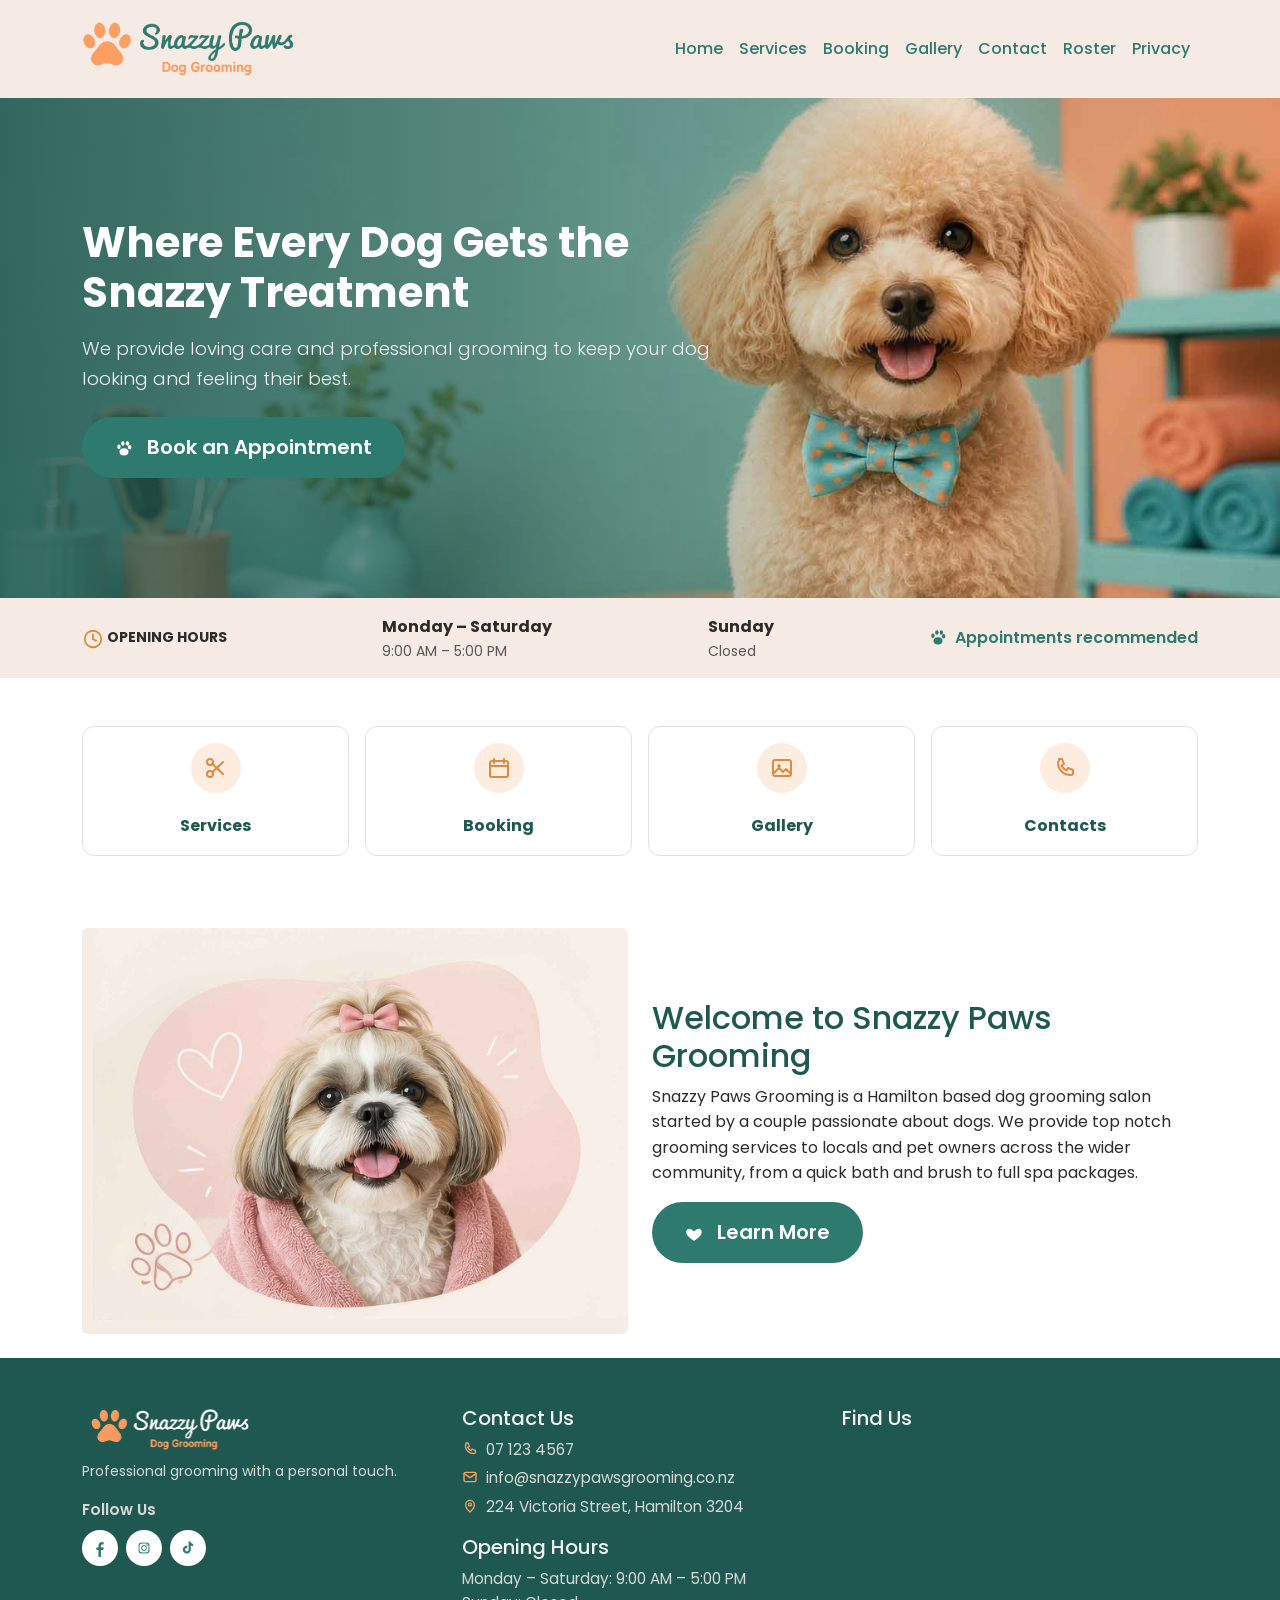
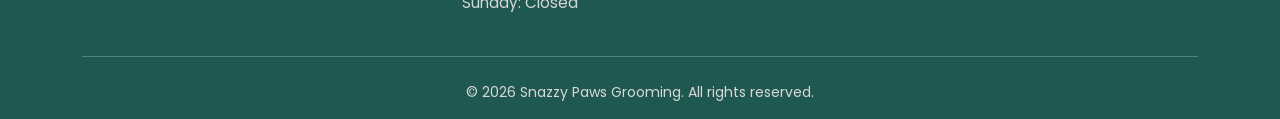
==== commit 5a36f489: "Add Bootstrap layout and new pages" ====
--- a/index.html
+++ b/index.html
@@ -1,235 +1,352 @@
 ﻿<!DOCTYPE html>
 <html lang="en">
-<head>
-    <meta charset="UTF-8">
-    <meta name="viewport" content="width=device-width, initial-scale=1.0">
-    <title>Snazzy Paws Grooming | Home</title>
-	<link rel="preconnect" href="https://fonts.googleapis.com">
-    <link href="https://fonts.googleapis.com/css2?family=Poppins:wght@400;500;600;700;800&display=swap" rel="stylesheet">
-    <link rel="stylesheet" href="css/style.min.css">
+	<head>
+		<!-- ============================
+                  Meta & Page Settings
+             ============================ -->
+		<meta charset="UTF-8">
+			<meta name="viewport" content="width=device-width, initial-scale=1.0">
+				<meta name="description" content="Snazzy Paws Grooming – professional dog grooming services in Hamilton.">
+					<title>Snazzy Paws Grooming | Home</title>
+
+					<!-- ============================
+                              Fonts & Stylesheets
+                         ============================ -->
+					<link rel="preconnect" href="https://fonts.googleapis.com">
+						<link href="https://fonts.googleapis.com/css2?family=Poppins:wght@400;500;600;700;800&display=swap" rel="stylesheet">
+
+							<link rel="stylesheet" href="https://cdn.jsdelivr.net/npm/bootstrap@5.3.3/dist/css/bootstrap.min.css">
+								<link rel="stylesheet" href="css/style.css">
 </head>
-<body>
-	<header>
-		<nav>
-			<a href="index.html" class="logo">
-				<img src="images/logo.png" alt="Snazzy Paws Grooming" class="logo-img">
-        </a>
-
-			<input type="checkbox" id="nav-toggle" class="nav-toggle">
-				<label for="nav-toggle" class="nav-toggle-label" aria-label="Open menu">
-					<span></span>
-					<span></span>
-					<span></span>
-				</label>
-
-				<ul>
-					<li>
-						<a href="index.html">Home</a>
-					</li>
-					<li>
-						<a href="services.html">Services</a>
-					</li>
-					<li>
-						<a href="booking.html">Booking</a>
-					</li>
-					<li>
-						<a href="gallery.html">Gallery</a>
-					</li>
-					<li>
-						<a href="contact.html">Contact</a>
-					</li>
-				</ul>
+
+	<body>
+
+		<!-- ============================
+                  Header & Navigation
+             ============================ -->
+		<header>
+			<nav class="navbar navbar-expand-lg navbar-custom py-2">
+				<div class="container">
+
+					<!-- Logo -->
+					<a class="navbar-brand" href="index.html">
+						<img src="images/logo.png" alt="Snazzy Paws Grooming" class="logo-img">
+                </a>
+
+					<!-- Mobile Menu Toggle -->
+					<button class="navbar-toggler" type="button" data-bs-toggle="collapse" data-bs-target="#mainNav"
+							aria-controls="mainNav" aria-expanded="false" aria-label="Toggle navigation">
+						<span class="navbar-toggler-icon"></span>
+					</button>
+
+					<!-- Navigation Links -->
+					<div class="collapse navbar-collapse" id="mainNav">
+						<ul class="navbar-nav ms-auto text-center">
+							<li class="nav-item">
+								<a class="nav-link active" aria-current="page" href="index.html">Home</a>
+							</li>
+							<li class="nav-item">
+								<a class="nav-link" href="services.html">Services</a>
+							</li>
+							<li class="nav-item">
+								<a class="nav-link" href="booking.html">Booking</a>
+							</li>
+							<li class="nav-item">
+								<a class="nav-link" href="gallery.html">Gallery</a>
+							</li>
+							<li class="nav-item">
+								<a class="nav-link" href="contact.html">Contact</a>
+							</li>
+							<li class="nav-item">
+								<a class="nav-link" href="roster.html">Roster</a>
+							</li>
+							<li class="nav-item">
+								<a class="nav-link" href="privacy.html">Privacy</a>
+							</li>
+						</ul>
+					</div>
+
+				</div>
 			</nav>
-	</header>
-
-        <main>
-        <!-- Hero section -->
-			<section class="hero hero-compact">
-				<div class="hero-content">
-        <h1>Where Every Dog Gets the Snazzy Treatment</h1>
-        <p>We provide loving care and professional grooming to keep your dog looking and feeling their best.</p>
-		<a href="booking.html" class="btn">
-			<svg class="btn-icon" viewBox="0 0 64 64" xmlns="http://www.w3.org/2000/svg" aria-hidden="true">
-				<ellipse cx="32" cy="42" rx="16" ry="13"/>
-				<ellipse cx="14" cy="24" rx="6" ry="8"/>
-				<ellipse cx="28" cy="12" rx="6" ry="8"/>
-				<ellipse cx="44" cy="12" rx="6" ry="8"/>
-				<ellipse cx="52" cy="26" rx="6" ry="8"/>
-			</svg>
-			Book an Appointment
-		</a>
-	</div>
-</section>
-
-        <!-- Opening hours strip -->
-       <section class="hours-strip">
-    <div class="hours-inner">
-        <div class="hours-label">
-            <svg class="hours-icon" viewBox="0 0 24 24" xmlns="http://www.w3.org/2000/svg" aria-hidden="true">
-                <circle cx="12" cy="12" r="9" fill="none" stroke="currentColor" stroke-width="2"/>
-                <line x1="12" y1="12" x2="12" y2="7" stroke="currentColor" stroke-width="2" stroke-linecap="round"/>
-                <line x1="12" y1="12" x2="15.5" y2="14" stroke="currentColor" stroke-width="2" stroke-linecap="round"/>
-            </svg>
-            <span>OPENING HOURS</span>
-        </div>
-        <div class="hours-day">
-            <strong>Monday – Saturday</strong>
-            <span>9:00 AM – 5:00 PM</span>
-        </div>
-        <div class="hours-day">
-            <strong>Sunday</strong>
-            <span>Closed</span>
-        </div>
-        <div class="hours-note">
-            <svg class="hours-icon small" viewBox="0 0 64 64" xmlns="http://www.w3.org/2000/svg" aria-hidden="true">
-                <ellipse cx="32" cy="42" rx="16" ry="13"/>
-                <ellipse cx="14" cy="24" rx="6" ry="8"/>
-                <ellipse cx="28" cy="12" rx="6" ry="8"/>
-                <ellipse cx="44" cy="12" rx="6" ry="8"/>
-                <ellipse cx="52" cy="26" rx="6" ry="8"/>
-            </svg>
-            <span>Appointments recommended</span>
-        </div>
-    </div>
-</section>
-        <!-- Quick links -->
-        <section class="quick-links">
-    <a href="services.html" class="quick-link-card">
-        <span class="qlc-icon">
-            <svg viewBox="0 0 24 24" xmlns="http://www.w3.org/2000/svg" aria-hidden="true">
-                <circle cx="6" cy="6" r="3" fill="none" stroke="currentColor" stroke-width="2"/>
-                <circle cx="6" cy="18" r="3" fill="none" stroke="currentColor" stroke-width="2"/>
-                <line x1="8.5" y1="8" x2="19" y2="18" stroke="currentColor" stroke-width="2" stroke-linecap="round"/>
-                <line x1="8.5" y1="16" x2="19" y2="6" stroke="currentColor" stroke-width="2" stroke-linecap="round"/>
-            </svg>
-        </span>
-        Services
-    </a>
-    <a href="booking.html" class="quick-link-card">
-        <span class="qlc-icon">
-            <svg viewBox="0 0 24 24" xmlns="http://www.w3.org/2000/svg" aria-hidden="true">
-                <rect x="3" y="5" width="18" height="16" rx="2" fill="none" stroke="currentColor" stroke-width="2"/>
-                <line x1="3" y1="10" x2="21" y2="10" stroke="currentColor" stroke-width="2"/>
-                <line x1="7" y1="3" x2="7" y2="7" stroke="currentColor" stroke-width="2" stroke-linecap="round"/>
-                <line x1="17" y1="3" x2="17" y2="7" stroke="currentColor" stroke-width="2" stroke-linecap="round"/>
-            </svg>
-        </span>
-        Booking
-    </a>
-    <a href="gallery.html" class="quick-link-card">
-        <span class="qlc-icon">
-            <svg viewBox="0 0 24 24" xmlns="http://www.w3.org/2000/svg" aria-hidden="true">
-                <rect x="3" y="4" width="18" height="16" rx="2" fill="none" stroke="currentColor" stroke-width="2"/>
-                <circle cx="9" cy="10" r="1.8" fill="currentColor"/>
-                <path d="M4 17l5-5 4 4 3-3 4 4" fill="none" stroke="currentColor" stroke-width="2" stroke-linecap="round" stroke-linejoin="round"/>
-            </svg>
-        </span>
-        Gallery
-    </a>
-    <a href="contact.html" class="quick-link-card">
-        <span class="qlc-icon">
-            <svg viewBox="0 0 24 24" xmlns="http://www.w3.org/2000/svg" aria-hidden="true">
-                <path d="M6 3h3l2 5-2.5 1.5a11 11 0 0 0 5 5L15 12l5 2v3a2 2 0 0 1-2 2C10.5 19 5 13.5 5 7a2 2 0 0 1 1-2z" fill="none" stroke="currentColor" stroke-width="2" stroke-linejoin="round"/>
-            </svg>
-        </span>
-        Contacts
-    </a>
-</section>
-
-        <!-- Introduction -->
-        <section class="intro">
-           <img src="images/Intro.jpg" alt="Happy freshly groomed dog at Snazzy Paws Grooming" class="introimg">
-            <div class="intro-text">
-                <h2>Welcome to Snazzy Paws Grooming</h2>
-                <p>
-                    Snazzy Paws Grooming is a Hamilton based dog grooming salon started by a couple
-                    passionate about dogs. We provide top notch grooming services to locals and pet
-                    owners across the wider community, from a quick bath and brush to full spa packages.
-                </p>
-			<a href="gallery.html" class="btn">
-        <svg class="btn-icon" viewBox="0 0 24 24" xmlns="http://www.w3.org/2000/svg" aria-hidden="true">
-            <path d="M12 21s-7-4.35-9.5-8.5C.7 9 2 5.5 5.3 5.1 7.4 4.85 9 6 12 8.5 15 6 16.6 4.85 18.7 5.1 22 5.5 23.3 9 21.5 12.5 19 16.65 12 21 12 21z" fill="currentColor"/>
-        </svg>
-        Learn More
-    </a>
-            </div>
-        </section>
-			<!-- Map (mobile only) -->
-			<section class="mobile-map">
-				<div class="mobile-map-embed">
+		</header>
+
+		<!-- ============================
+                Hero Section
+             ============================ -->
+		<main>
+			<section class="hero">
+				<div class="container">
+					<div class="col-lg-7">
+
+						<!-- Hero Heading -->
+						<h1 class="display-5 fw-bold mb-3">
+							Where Every Dog Gets the Snazzy Treatment
+						</h1>
+
+						<!-- Hero Subtext -->
+						<p class="lead mb-4">
+							We provide loving care and professional grooming to keep your dog looking and feeling their best.
+						</p>
+
+						<!-- Call-to-Action Button -->
+						<a href="booking.html" class="btn btn-lg rounded-pill">
+							<svg class="btn-icon" viewBox="0 0 64 64" xmlns="http://www.w3.org/2000/svg" aria-hidden="true">
+								<ellipse cx="32" cy="42" rx="16" ry="13"/>
+								<ellipse cx="14" cy="24" rx="6" ry="8"/>
+								<ellipse cx="28" cy="12" rx="6" ry="8"/>
+								<ellipse cx="44" cy="12" rx="6" ry="8"/>
+								<ellipse cx="52" cy="26" rx="6" ry="8"/>
+							</svg>
+							Book an Appointment
+						</a>
+
+					</div>
+				</div>
+			</section>
+
+
+		<!-- ============================
+                     Opening Hours 
+             ============================ -->
+		<section class="hours-strip py-3">
+			<h2 class="visually-hidden">Opening Hours</h2>
+
+			<div class="container d-flex flex-wrap align-items-center justify-content-center justify-content-md-between gap-3 text-center text-md-start">
+
+				<!-- Hours Title -->
+				<div class="fw-bold text-uppercase small">
+					<svg class="hours-icon" width="20" height="20" viewBox="0 0 24 24" aria-hidden="true">
+						<circle cx="12" cy="12" r="9" fill="none" stroke="currentColor" stroke-width="2"/>
+						<line x1="12" y1="12" x2="12" y2="7" stroke="currentColor" stroke-width="2" stroke-linecap="round"/>
+						<line x1="12" y1="12" x2="15.5" y2="14" stroke="currentColor" stroke-width="2" stroke-linecap="round"/>
+					</svg>
+					Opening Hours
+				</div>
+
+				<!-- Monday–Saturday -->
+				<div class="d-flex flex-column">
+					<strong>Monday &ndash; Saturday</strong>
+					<span class="text-muted small">9:00 AM &ndash; 5:00 PM</span>
+				</div>
+
+				<!-- Sunday -->
+				<div class="d-flex flex-column">
+					<strong>Sunday</strong>
+					<span class="text-muted small">Closed</span>
+				</div>
+
+				<!-- Appointment Note -->
+				<div class="fw-semibold text-primary d-flex align-items-center gap-2">
+					<svg width="18" height="18" viewBox="0 0 64 64" aria-hidden="true" fill="currentColor">
+						<ellipse cx="32" cy="42" rx="16" ry="13"/>
+						<ellipse cx="14" cy="24" rx="6" ry="8"/>
+						<ellipse cx="28" cy="12" rx="6" ry="8"/>
+						<ellipse cx="44" cy="12" rx="6" ry="8"/>
+						<ellipse cx="52" cy="26" rx="6" ry="8"/>
+					</svg>
+					Appointments recommended
+				</div>
+
+			</div>
+		</section>
+
+
+		<!--====================
+             Quick Links 
+            ==================== -->
+		<section class="quick-links py-5">
+			<h2 class="visually-hidden">Quick Links</h2>
+
+			<div class="container">
+				<div class="row row-cols-2 row-cols-md-4 g-3 text-center">
+
+					<!-- Services Card -->
+					<div class="col">
+						<a href="services.html" class="quick-link-card card border p-3 text-decoration-none h-100">
+							<span class="qlc-icon d-flex align-items-center justify-content-center mx-auto mb-2">
+								<svg width="22" height="22" viewBox="0 0 24 24" aria-hidden="true">
+									<circle cx="6" cy="6" r="3" fill="none" stroke="currentColor" stroke-width="2"/>
+									<circle cx="6" cy="18" r="3" fill="none" stroke="currentColor" stroke-width="2"/>
+									<line x1="8.5" y1="8" x2="19" y2="18" stroke="currentColor" stroke-width="2" stroke-linecap="round"/>
+									<line x1="8.5" y1="16" x2="19" y2="6" stroke="currentColor" stroke-width="2" stroke-linecap="round"/>
+								</svg>
+							</span>
+							<span class="fw-bold">Services</span>
+						</a>
+					</div>
+
+					<!-- Booking Card -->
+					<div class="col">
+						<a href="booking.html" class="quick-link-card card border p-3 text-decoration-none h-100">
+							<span class="qlc-icon d-flex align-items-center justify-content-center mx-auto mb-2">
+								<svg width="22" height="22" viewBox="0 0 24 24" aria-hidden="true">
+									<rect x="3" y="5" width="18" height="16" rx="2" fill="none" stroke="currentColor" stroke-width="2"/>
+									<line x1="3" y1="10" x2="21" y2="10" stroke="currentColor" stroke-width="2"/>
+									<line x1="7" y1="3" x2="7" y2="7" stroke="currentColor" stroke-width="2" stroke-linecap="round"/>
+									<line x1="17" y1="3" x2="17" y2="7" stroke="currentColor" stroke-width="2" stroke-linecap="round"/>
+								</svg>
+							</span>
+							<span class="fw-bold">Booking</span>
+						</a>
+					</div>
+
+					<!-- Gallery Card -->
+					<div class="col">
+						<a href="gallery.html" class="quick-link-card card border p-3 text-decoration-none h-100">
+							<span class="qlc-icon d-flex align-items-center justify-content-center mx-auto mb-2">
+								<svg width="22" height="22" viewBox="0 0 24 24" aria-hidden="true">
+									<rect x="3" y="4" width="18" height="16" rx="2" fill="none" stroke="currentColor" stroke-width="2"/>
+									<circle cx="9" cy="10" r="1.8" fill="currentColor"/>
+									<path d="M4 17l5-5 4 4 3-3 4 4" fill="none" stroke="currentColor" stroke-width="2" stroke-linecap="round" stroke-linejoin="round"/>
+								</svg>
+							</span>
+							<span class="fw-bold">Gallery</span>
+						</a>
+					</div>
+
+					<!-- Contact Card -->
+					<div class="col">
+						<a href="contact.html" class="quick-link-card card border p-3 text-decoration-none h-100">
+							<span class="qlc-icon d-flex align-items-center justify-content-center mx-auto mb-2">
+								<svg width="22" height="22" viewBox="0 0 24 24" aria-hidden="true">
+									<path d="M6 3h3l2 5-2.5 1.5a11 11 0 0 0 5 5L15 12l5 2v3a2 2 0 0 1-2 2C10.5 19 5 13.5 5 7a2 2 0 0 1 1-2z" fill="none" stroke="currentColor" stroke-width="2" stroke-linejoin="round"/>
+								</svg>
+							</span>
+							<span class="fw-bold">Contacts</span>
+						</a>
+					</div>
+
+				</div>
+			</div>
+		</section>
+
+
+		<!--=======================
+             Introduction 
+          ======================== -->
+		<section class="intro py-4">
+			<div class="container">
+				<div class="row align-items-center g-4">
+
+					<!-- Intro Image -->
+					<div class="col-md-6">
+						<img src="images/Intro.jpg" alt="Happy freshly groomed dog relaxing after a grooming session at Snazzy Paws" class="img-fluid rounded">
+                    </div>
+
+					<!-- Intro Text -->
+					<div class="col-md-6">
+						<h2>Welcome to Snazzy Paws Grooming</h2>
+						<p>
+							Snazzy Paws Grooming is a Hamilton based dog grooming salon started by a couple
+							passionate about dogs. We provide top notch grooming services to locals and pet
+							owners across the wider community, from a quick bath and brush to full spa packages.
+						</p>
+
+						<!-- CTA Button -->
+						<a href="gallery.html" class="btn btn-lg rounded-pill">
+							<svg class="btn-icon" viewBox="0 0 24 24" aria-hidden="true">
+								<path d="M12 21s-7-4.35-9.5-8.5C.7 9 2 5.5 5.3 5.1 7.4 4.85 9 6 12 8.5 15 6 16.6 4.85 18.7 5.1 22 5.5 23.3 9 21.5 12.5 19 16.65 12 21 12 21z" fill="currentColor"/>
+							</svg>
+							Learn More
+						</a>
+					</div>
+
+				</div>
+			</div>
+		</section>
+	</main>
+
+		<!-- =================================
+                 Mobile Map (Small Screens)
+             ================================= -->
+		<section class="mobile-map d-lg-none py-4">
+			<h2 class="visually-hidden">Find Us</h2>
+
+			<div class="container">
+				<div class="ratio ratio-16x9 rounded overflow-hidden">
 					<iframe
-						src="https://maps.google.com/maps?q=224%20Victoria%20Street%2C%20Hamilton%2C%20New%20Zealand&t=&z=14&ie=UTF8&iwloc=&output=embed"
-						loading="lazy"
-						title="Snazzy Paws Grooming location map"
-						allowfullscreen="">
+                        src="https://maps.google.com/maps?q=224%20Victoria%20Street%2C%20Hamilton%2C%20New%20Zealand&t=&z=14&ie=UTF8&iwloc=&output=embed"
+                        loading="lazy"
+                        title="Snazzy Paws Grooming location map"
+                        allowfullscreen="">
 					</iframe>
 				</div>
-			</section>
-    </main>
-
-       <footer>
-    <div class="footer-inner">
-        <div class="footer-brand">
-			<img src="images/logo1.png" alt="Snazzy Paws Grooming" class="footer-logo-img">
-            <p>Professional grooming with a personal touch.</p>
-				<div class="social-links-wrapper">
-					<p class="follow-label">Follow Us</p>
-					<div class="social-links">
-						 <a href="#" aria-label="Facebook">
-        <img src="images/FB.png" alt="">
-			
-	</a>
-    <a href="#" aria-label="Instagram">
-        <img src="images/Insta.png" alt="">
-    </a>
-    <a href="#" aria-label="TikTok">
-        <img src="images/TikTok.png" alt="">
-    </a>
-						
-					</div>
-				</div>
-        </div>
-
-		<div class="footer-contact">
-			<h3>Contact Us</h3>
-			<p class="footer-contact-item">
-				<svg class="footer-icon" viewBox="0 0 24 24" xmlns="http://www.w3.org/2000/svg" aria-hidden="true">
-					<path d="M6 3h3l2 5-2.5 1.5a11 11 0 0 0 5 5L15 12l5 2v3a2 2 0 0 1-2 2C10.5 19 5 13.5 5 7a2 2 0 0 1 1-2z" fill="none" stroke="currentColor" stroke-width="2" stroke-linejoin="round"/>
-				</svg>
-				07 123 4567
-			</p>
-			<p class="footer-contact-item">
-				<svg class="footer-icon" viewBox="0 0 24 24" xmlns="http://www.w3.org/2000/svg" aria-hidden="true">
-					<rect x="3" y="5" width="18" height="14" rx="2" fill="none" stroke="currentColor" stroke-width="2"/>
-					<path d="M3 7l9 6 9-6" fill="none" stroke="currentColor" stroke-width="2" stroke-linecap="round" stroke-linejoin="round"/>
-				</svg>
-				info@snazzypawsgrooming.co.nz
-			</p>
-			<p class="footer-contact-item">
-				<svg class="footer-icon" viewBox="0 0 24 24" xmlns="http://www.w3.org/2000/svg" aria-hidden="true">
-					<path d="M12 21s-6.5-5.6-6.5-11A6.5 6.5 0 0 1 12 3.5 6.5 6.5 0 0 1 18.5 10c0 5.4-6.5 11-6.5 11z" fill="none" stroke="currentColor" stroke-width="2" stroke-linejoin="round"/>
-					<circle cx="12" cy="10" r="2.2" fill="none" stroke="currentColor" stroke-width="2"/>
-				</svg>
-				224 Victoria Street, Hamilton 3204
-			</p>
-			<h3 class="hours-heading">Opening Hours</h3>
-			<p>Monday – Saturday: 9:00 AM – 5:00 PM</p>
-			<p>Sunday: Closed</p>
-		</div>
-		<div class="footer-map">
-			<h3>Find Us</h3>
-			<iframe
-				class="map-embed"
-						src="https://maps.google.com/maps?q=224%20Victoria%20Street%2C%20Hamilton%2C%20New%20Zealand&t=&z=13&ie=UTF8&iwloc=&output=embed"
-				loading="lazy"
-				title="Snazzy Paws Grooming location map"
-				allowfullscreen="">
-			</iframe>
-		</div>
-    </div>
-		   <div class="footer-divider"></div>
-    <p class="copyright">&copy; 2026 Snazzy Paws Grooming. All rights reserved.</p>
-</footer>
-
-</body>
-</html>
+			</div>
+		</section>
+
+
+		<!-- ============================
+                       Footer
+             ============================ -->
+		<footer class="pt-5 pb-3">
+			<div class="container">
+				<div class="row gy-4">
+
+					<!-- Brand + Social -->
+					<div class="col-md-4">
+						<img src="images/logo1.png" alt="Snazzy Paws Grooming" class="footer-logo-img mb-2">
+							<p class="small">Professional grooming with a personal touch.</p>
+							<p class="fw-semibold mb-2">Follow Us</p>
+							<div class="social-links d-flex gap-2">
+								<a href="#" aria-label="Facebook">
+									<img src="images/FB.png" alt="Facebook" width="18">
+								</a>
+								<a href="#" aria-label="Instagram">
+									<img src="images/Insta.png" alt="Instagram" width="18">
+								</a>
+								<a href="#" aria-label="TikTok">
+									<img src="images/TikTok.png" alt="TikTok" width="18">
+								</a>
+							</div>
+						</div>
+
+					<!-- Contact Info -->
+					<div class="col-md-4">
+						<h3 class="h5">Contact Us</h3>
+						<p class="footer-contact-item d-flex align-items-start gap-2 mb-1">
+							<svg class="footer-icon" width="16" height="16" viewBox="0 0 24 24" xmlns="http://www.w3.org/2000/svg" aria-hidden="true">
+								<path d="M6 3h3l2 5-2.5 1.5a11 11 0 0 0 5 5L15 12l5 2v3a2 2 0 0 1-2 2C10.5 19 5 13.5 5 7a2 2 0 0 1 1-2z" fill="none" stroke="currentColor" stroke-width="2" stroke-linejoin="round"/>
+							</svg>
+							07 123 4567
+						</p>
+						<p class="footer-contact-item d-flex align-items-start gap-2 mb-1">
+							<svg class="footer-icon" width="16" height="16" viewBox="0 0 24 24" xmlns="http://www.w3.org/2000/svg" aria-hidden="true">
+								<rect x="3" y="5" width="18" height="14" rx="2" fill="none" stroke="currentColor" stroke-width="2"/>
+								<path d="M3 7l9 6 9-6" fill="none" stroke="currentColor" stroke-width="2" stroke-linecap="round" stroke-linejoin="round"/>
+							</svg>
+							info@snazzypawsgrooming.co.nz
+						</p>
+						<p class="footer-contact-item d-flex align-items-start gap-2">
+							<svg class="footer-icon" width="16" height="16" viewBox="0 0 24 24" xmlns="http://www.w3.org/2000/svg" aria-hidden="true">
+								<path d="M12 21s-6.5-5.6-6.5-11A6.5 6.5 0 0 1 12 3.5 6.5 6.5 0 0 1 18.5 10c0 5.4-6.5 11-6.5 11z" fill="none" stroke="currentColor" stroke-width="2" stroke-linejoin="round"/>
+								<circle cx="12" cy="10" r="2.2" fill="none" stroke="currentColor" stroke-width="2"/>
+							</svg>
+							224 Victoria Street, Hamilton 3204
+						</p>
+						<h3 class="h5 mt-3">Opening Hours</h3>
+						<p class="mb-0">Monday &ndash; Saturday: 9:00 AM &ndash; 5:00 PM</p>
+						<p>Sunday: Closed</p>
+					</div>
+
+					<!-- Map -->
+					<div class="col-md-4">
+						<h3 class="h5">Find Us</h3>
+						<iframe
+							class="map-embed"
+							src="https://maps.google.com/maps?q=224%20Victoria%20Street%2C%20Hamilton%2C%20New%20Zealand&t=&z=13&ie=UTF8&iwloc=&output=embed"
+							loading="lazy"
+							title="Snazzy Paws Grooming location map"
+							allowfullscreen="">
+						</iframe>
+					</div>
+
+				</div>
+
+				<hr class="border-light my-4">
+					<p class="small mb-0 text-center">&copy; 2026 Snazzy Paws Grooming. All rights reserved.</p>
+				</div>
+		</footer>
+
+		<script src="https://cdn.jsdelivr.net/npm/bootstrap@5.3.3/dist/js/bootstrap.bundle.min.js"></script>
+	</body>
+</html>
--- a/css/style.css
+++ b/css/style.css
@@ -0,0 +1,497 @@
+﻿/* ============================
+   CSS Variables — change these
+   to adjust the whole site's
+   look from one place
+   ============================ */
+:root {
+    --color-primary: #2f7a6e;      /* teal — header, footer, headings */
+    --color-primary-dark: #1f5850;
+    --color-accent: #f4a261;       /* warm coral/peach — buttons, highlights */
+    --color-accent-dark: #e08a3e;
+    --color-bg: #ffffff;
+    --color-bg-alt: #f7f5f1;       /* soft off-white section background */
+    --color-text: #2b2b2b;
+    --color-text-light: #6b6b6b;
+    --color-accent-light: #fdece0;
+    --font-main: 'Poppins', Arial, sans-serif;
+    --max-width: 1100px;
+}
+
+/* ============================
+   Reset & base
+   ============================ */
+* {
+    margin: 0;
+    padding: 0;
+    box-sizing: border-box;
+}
+
+body {
+    font-family: var(--font-main);
+    color: var(--color-text);
+    line-height: 1.6;
+    background-color: var(--color-bg);
+}
+
+a {
+    text-decoration: none;
+    color: inherit;
+}
+
+ul {
+    list-style: none;
+}
+
+img {
+    max-width: 100%;
+    display: block;
+}
+
+h1, h2, h3 {
+    color: var(--color-primary-dark);
+    line-height: 1.2;
+}
+
+/* ============================
+   Buttons
+   ============================ */
+.btn {
+    display: inline-flex;
+    align-items: center;
+    justify-content: center;
+    gap: 0.9rem;
+    background-color: var(--color-primary);
+    color: #ffffff;
+    padding: 0.9rem 2rem;
+    border-radius: 30px;
+    font-weight: 600;
+    transition: background-color 0.2s ease;
+}
+
+.btn-icon {
+    width: 18px;
+    height: 18px;
+    fill: #ffffff;
+    flex-shrink: 0;
+    position: relative;
+    top: 2px;
+}
+
+.btn:hover,
+.btn:focus {
+    background-color: var(--color-primary-dark);
+    color: #ffffff;
+}
+
+.btn-primary:focus,
+.btn-primary.focus {
+    box-shadow: 0 0 0 0.25rem rgba(47, 122, 110, 0.5);
+}
+
+/* Recolour Bootstrap's default blue text-primary utility to match our teal */
+.text-primary {
+    color: var(--color-primary) !important;
+}
+
+/* ============================
+   Header & Navigation
+   ============================ */
+header {
+    background-color: #f5eae4;
+    padding: 1rem 5%;
+    border-bottom: 1px solid #eee;
+}
+
+.navbar {
+    padding-top: 0 !important;
+    padding-bottom: 0 !important;
+}
+
+.navbar .nav-link {
+    color: var(--color-primary);
+    font-weight: 500;
+    padding: 0.5rem;
+    transition: color 0.2s ease;
+}
+
+.navbar .nav-link:hover,
+.navbar .nav-link:focus {
+    color: var(--color-accent);
+}
+
+.navbar .nav-link.active {
+    color: var(--color-primary);
+    font-weight: 500;
+}
+
+.navbar .nav-link.active:hover {
+    color: var(--color-accent) !important;
+}
+
+.logo-img {
+    height: 55px;
+    width: auto;
+}
+
+/* ============================
+   Hero section
+   ============================ */
+.hero {
+    position: relative;
+    background-image: linear-gradient(to right, rgba(31, 88, 80, 0.85) 0%, rgba(31, 88, 80, 0.5) 40%, rgba(31, 88, 80, 0.05) 75%), url("../images/hero-dog.jpg");
+    background-size: cover;
+    background-position: center 25%;
+    min-height: 500px;
+    display: flex;
+    align-items: center;
+}
+
+.hero h1 {
+    color: #ffffff;
+    font-size: 2.6rem;
+    margin-bottom: 0.75rem;
+}
+
+.hero p {
+    color: #f0f0f0;
+    font-size: 1.15rem;
+    margin-bottom: 1.75rem;
+}
+
+.hero-compact {
+    min-height: 320px;
+}
+
+/* ============================
+   Opening hours strip
+   ============================ */
+.hours-strip {
+    background-color: #f5eae4;
+    padding: 1.25rem 5%;
+}
+
+.hours-icon {
+    width: 22px;
+    height: 22px;
+    color: var(--color-accent-dark);
+}
+
+.hours-icon.small {
+    width: 18px;
+    height: 18px;
+    fill: var(--color-accent-dark);
+}
+
+/* ============================
+   Quick link cards
+   ============================ */
+.quick-link-card {
+    display: flex;
+    flex-direction: column;
+    align-items: center;
+    gap: 0.75rem;
+    text-align: center;
+    padding: 1.75rem 1rem;
+    border: 1px solid #e5e5e5;
+    border-radius: 12px;
+    font-weight: 700;
+    color: var(--color-primary-dark);
+    transition: box-shadow 0.2s ease, transform 0.2s ease;
+}
+
+.quick-link-card:hover,
+.quick-link-card:focus {
+    box-shadow: 0 6px 16px rgba(0, 0, 0, 0.08);
+    transform: translateY(-3px);
+}
+
+.qlc-icon {
+    display: flex;
+    align-items: center;
+    justify-content: center;
+    width: 50px;
+    height: 50px;
+    border-radius: 50%;
+    background-color: var(--color-accent-light);
+    color: var(--color-accent-dark);
+}
+
+.qlc-icon svg {
+    width: 24px;
+    height: 24px;
+}
+
+/* ============================
+   Footer
+   ============================ */
+footer {
+    background-color: var(--color-primary-dark);
+    color: #f0f0f0;
+    padding: 3rem 5% 1.5rem;
+}
+
+.footer-logo-img {
+    width: 175px;
+    height: auto;
+    margin-bottom: 0.5rem;
+}
+
+.social-links {
+    display: flex;
+    gap: 0.75rem;
+}
+
+.social-links a {
+    display: flex;
+    align-items: center;
+    justify-content: center;
+    width: 36px;
+    height: 36px;
+    border-radius: 50%;
+    background-color: #ffffff;
+    font-size: 0.75rem;
+    font-weight: 700;
+}
+
+.social-links a:hover,
+.social-links a:focus {
+    background-color: var(--color-accent-light);
+}
+
+.footer-contact-item {
+    display: flex;
+    align-items: flex-start;
+    gap: 0.6rem;
+    margin-bottom: 0.5rem;
+}
+
+.footer-icon {
+    width: 16px;
+    height: 16px;
+    flex-shrink: 0;
+    margin-top: 3px;
+    color: var(--color-accent);
+}
+
+footer h3 {
+    color: #ffffff;
+    font-size: 1.05rem;
+    margin-bottom: 0.5rem;
+}
+
+footer p {
+    color: #d8d8d8;
+    font-size: 0.95rem;
+}
+
+.map-embed {
+    width: 100%;
+    height: 180px;
+    border: 0;
+    border-radius: 6px;
+}
+
+/* ============================
+   Page hero (Roster, Privacy)
+   ============================ */
+.page-hero {
+    background-color: var(--color-bg-alt);
+    text-align: center;
+    padding: 4rem 5% 3rem;
+}
+
+.page-hero h1 {
+    font-size: 2.3rem;
+    margin-bottom: 0.5rem;
+}
+
+.page-hero p {
+    color: var(--color-text-light);
+    margin-bottom: 1.75rem;
+    font-size: 1.05rem;
+}
+
+/* ============================
+   Service category cards
+   ============================ */
+.service-cat-img {
+    min-height: 160px;
+    border-radius: 0;
+    border: none;
+}
+
+.service-cat-desc {
+    padding: 0.5rem 1.25rem 0;
+    color: var(--color-text-light);
+    font-size: 0.9rem;
+}
+
+.service-cat-price {
+    padding: 0.75rem 1.25rem 0;
+    font-weight: 600;
+    color: var(--color-primary-dark);
+    font-size: 0.9rem;
+}
+
+/* ============================
+   Price list table
+   ============================ */
+.price-table td,
+.price-table th {
+    white-space: nowrap;
+}
+
+.price-table caption {
+    caption-side: top;
+    font-weight: 700;
+    color: var(--color-primary-dark);
+    text-align: left;
+    padding-bottom: 0.75rem;
+    font-size: 1.05rem;
+}
+
+.price-table th {
+    background-color: var(--color-primary);
+    color: #ffffff;
+    text-align: left;
+    padding: 0.6rem 1rem;
+    font-weight: 600;
+    font-size: 0.9rem;
+}
+
+.price-table td {
+    padding: 0.6rem 1rem;
+    border-bottom: 1px solid #eee;
+    font-size: 0.9rem;
+}
+
+.price-table tbody tr:nth-child(even) {
+    background-color: var(--color-bg-alt);
+}
+
+.services-note {
+    text-align: center;
+    margin-top: 1.5rem;
+    color: var(--color-text-light);
+    font-size: 0.95rem;
+}
+
+/* ============================
+   Specialized treatments
+   ============================ */
+.treatment-note {
+    font-size: 0.85rem;
+    font-style: italic;
+    color: var(--color-text-light);
+    margin-top: 0.4rem;
+}
+
+.service-cat-img,
+.treatment-img {
+    width: 100%;
+    object-fit: cover;
+}
+
+.treatment-img {
+    min-height: 140px;
+    margin-bottom: 1.25rem;
+    border-radius: 8px;
+    display: block;
+}
+
+/* ============================
+   Partners
+   ============================ */
+.partner-logo-img {
+    height: 70px;
+    width: auto;
+    margin: 0 auto;
+    display: block;
+    object-fit: contain;
+}
+
+/* ============================
+   Booking form / confirmation
+   ============================ */
+.confirmation-message {
+    display: none;
+    text-align: center;
+    background-color: var(--color-accent-light);
+    border-radius: 12px;
+    padding: 2rem;
+    margin-top: 2rem;
+}
+
+.confirmation-message:target {
+    display: block;
+}
+
+.confirmation-icon {
+    width: 40px;
+    height: 40px;
+    color: var(--color-primary);
+    margin: 0 auto 1rem;
+}
+
+.confirmation-message h2 {
+    font-size: 1.3rem;
+    margin-bottom: 0.5rem;
+}
+
+.confirmation-message p {
+    color: var(--color-text);
+}
+
+/* ============================
+   Photo gallery
+   ============================ */
+.gallery-img {
+    width: 100%;
+    aspect-ratio: 3 / 4;
+    object-fit: cover;
+    border-radius: 8px;
+}
+
+/* ============================
+   Contact page
+   ============================ */
+.contact-form h2 {
+    font-size: 1.3rem;
+    margin-bottom: 1.25rem;
+}
+
+.contact-map-large {
+    border-radius: 12px;
+    overflow: hidden;
+    min-height: 350px;
+}
+
+.contact-map-large iframe {
+    width: 100%;
+    height: 100%;
+    border: 0;
+    display: block;
+}
+
+/* ============================
+   Accessibility helper
+   ============================ */
+.visually-hidden {
+    position: absolute;
+    width: 1px;
+    height: 1px;
+    padding: 0;
+    margin: -1px;
+    overflow: hidden;
+    clip: rect(0, 0, 0, 0);
+    clip-path: inset(50%);
+    white-space: nowrap;
+    border: 0;
+}
+
+/* ============================
+   Mobile fixes
+   ============================ */
+html, body {
+    overflow-x: hidden;
+}
